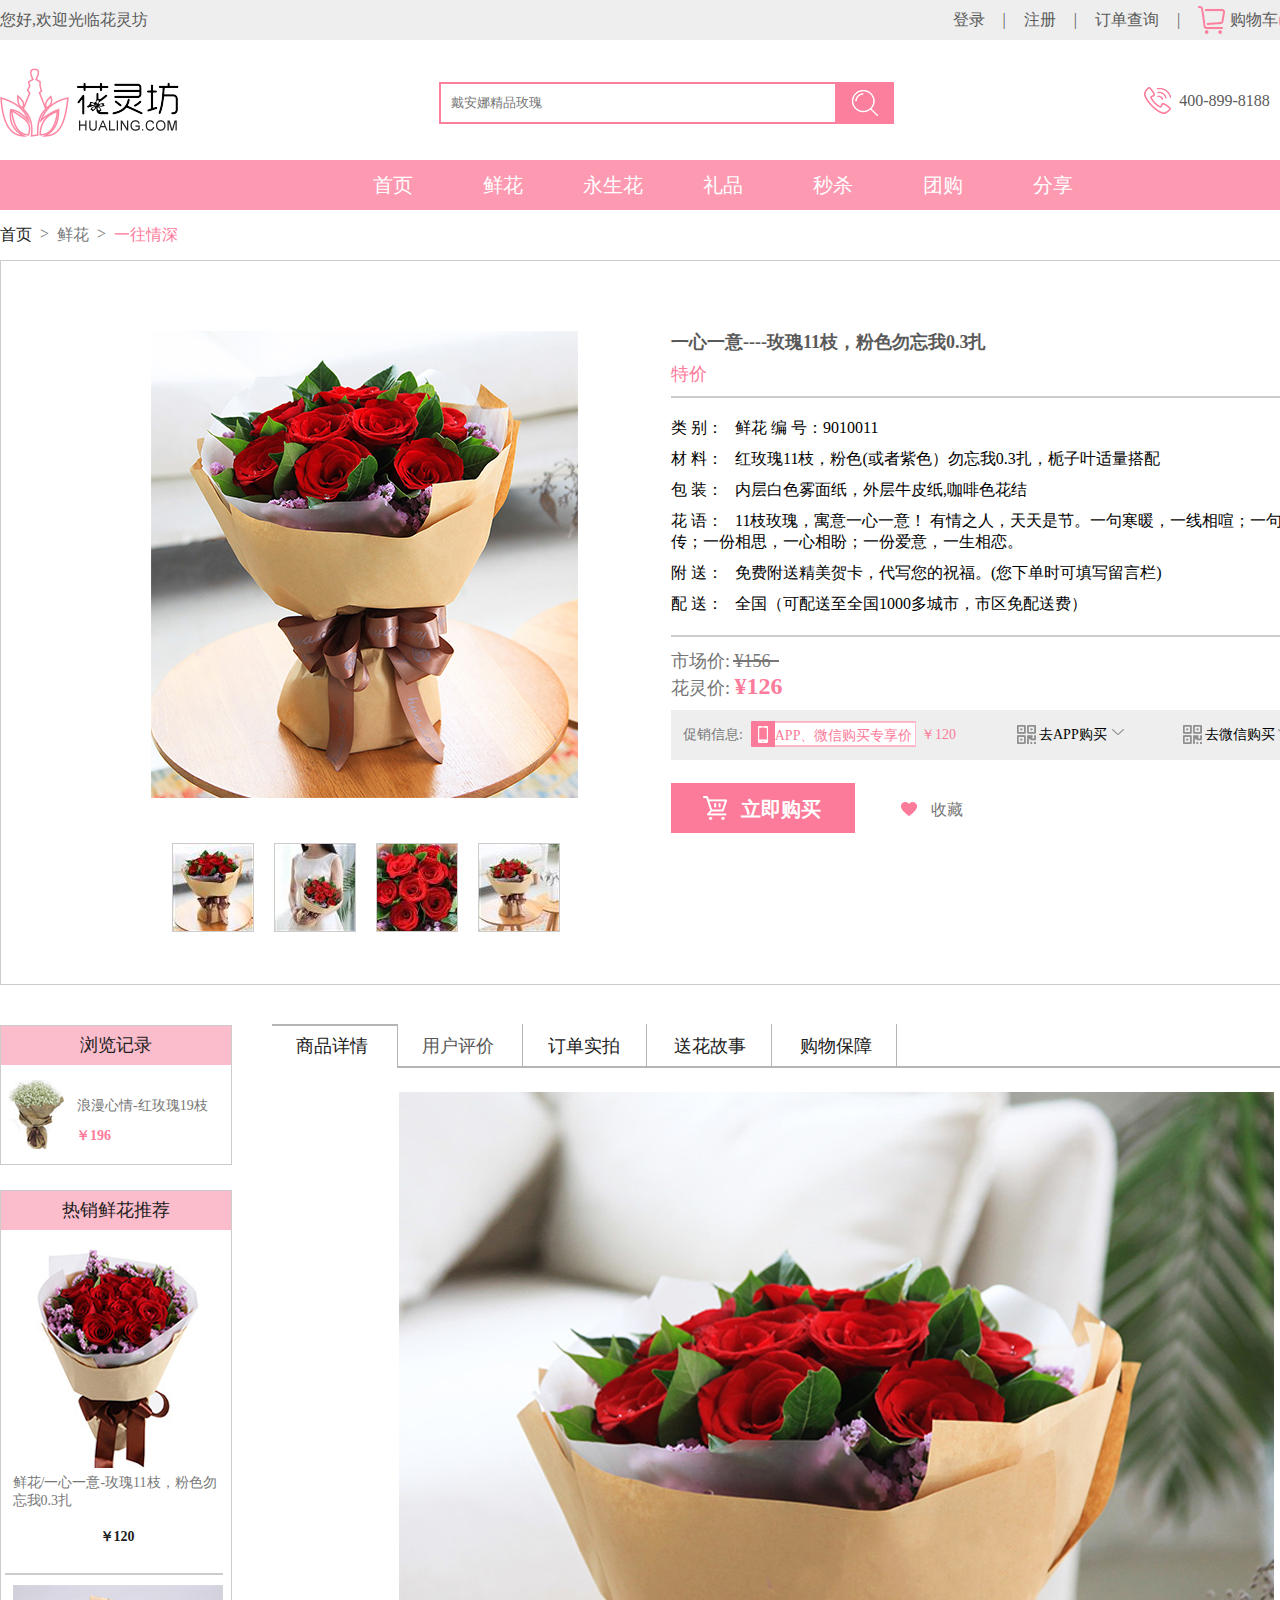
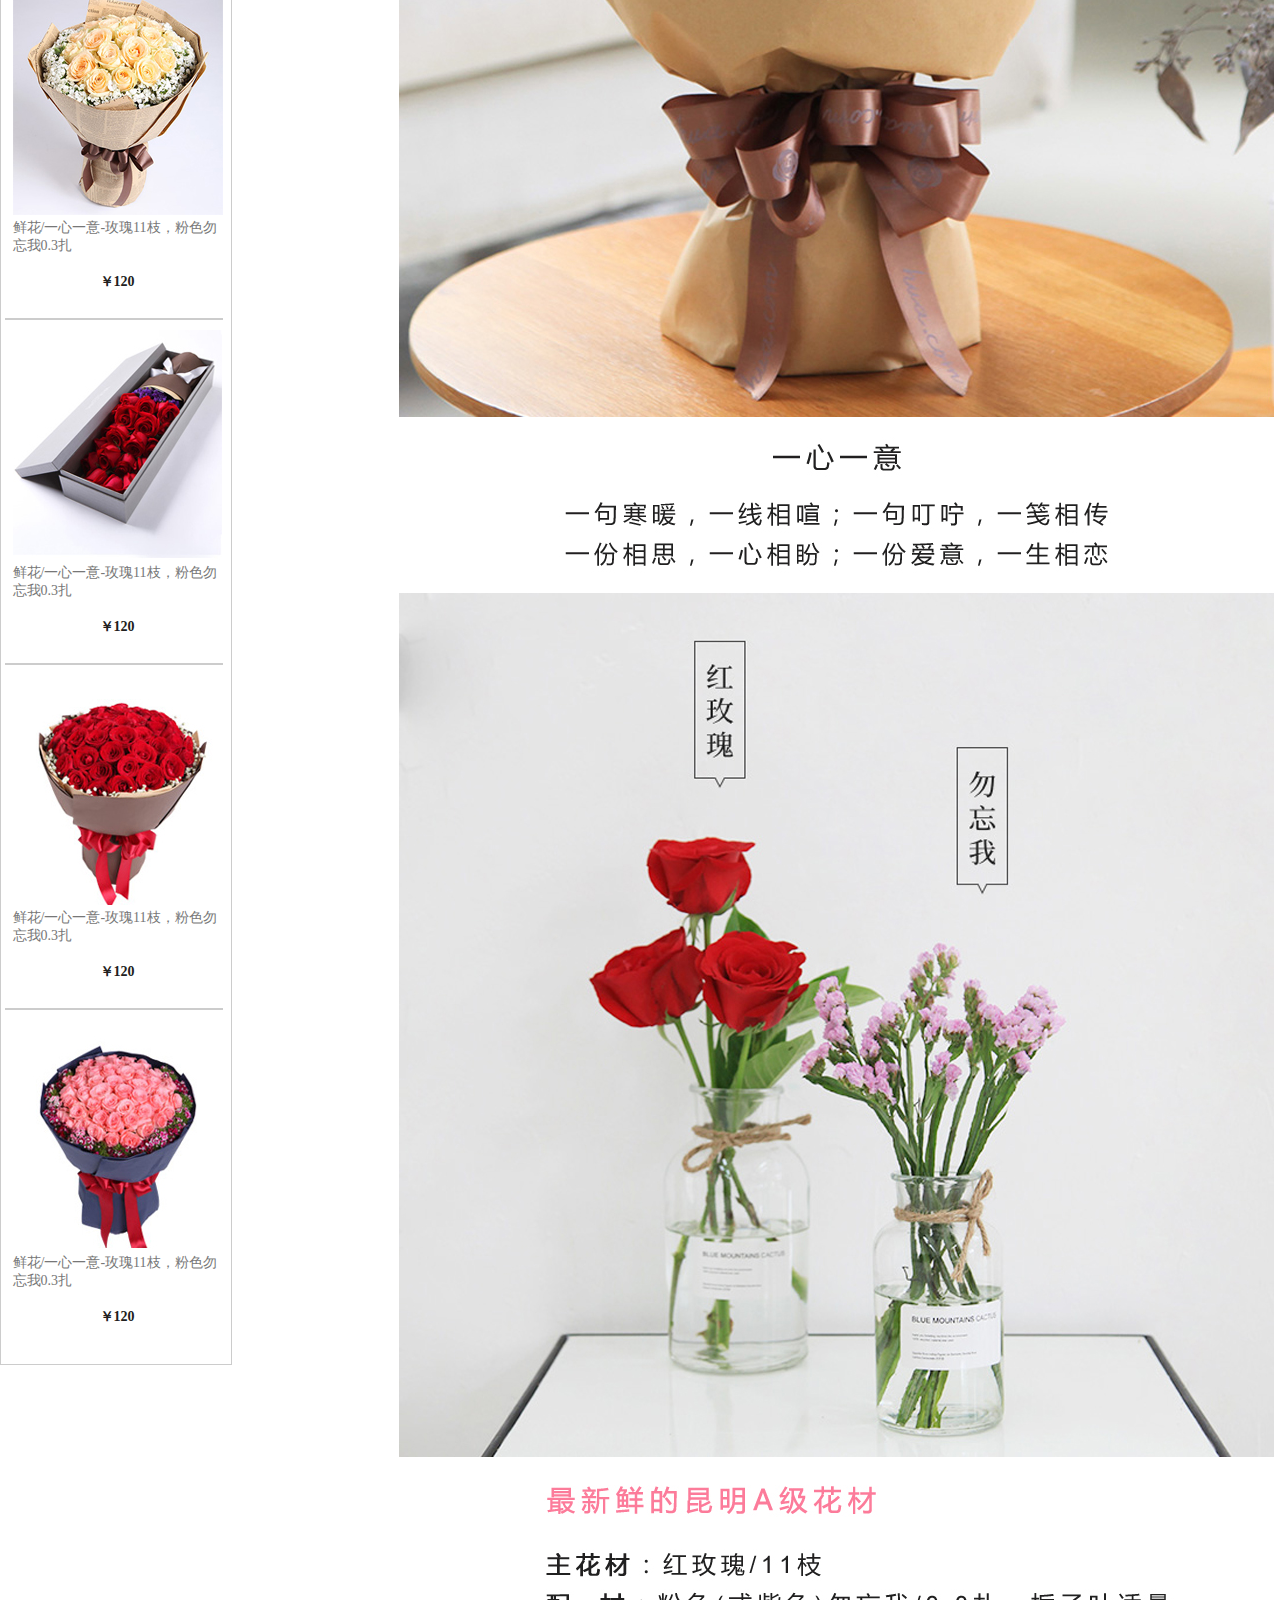
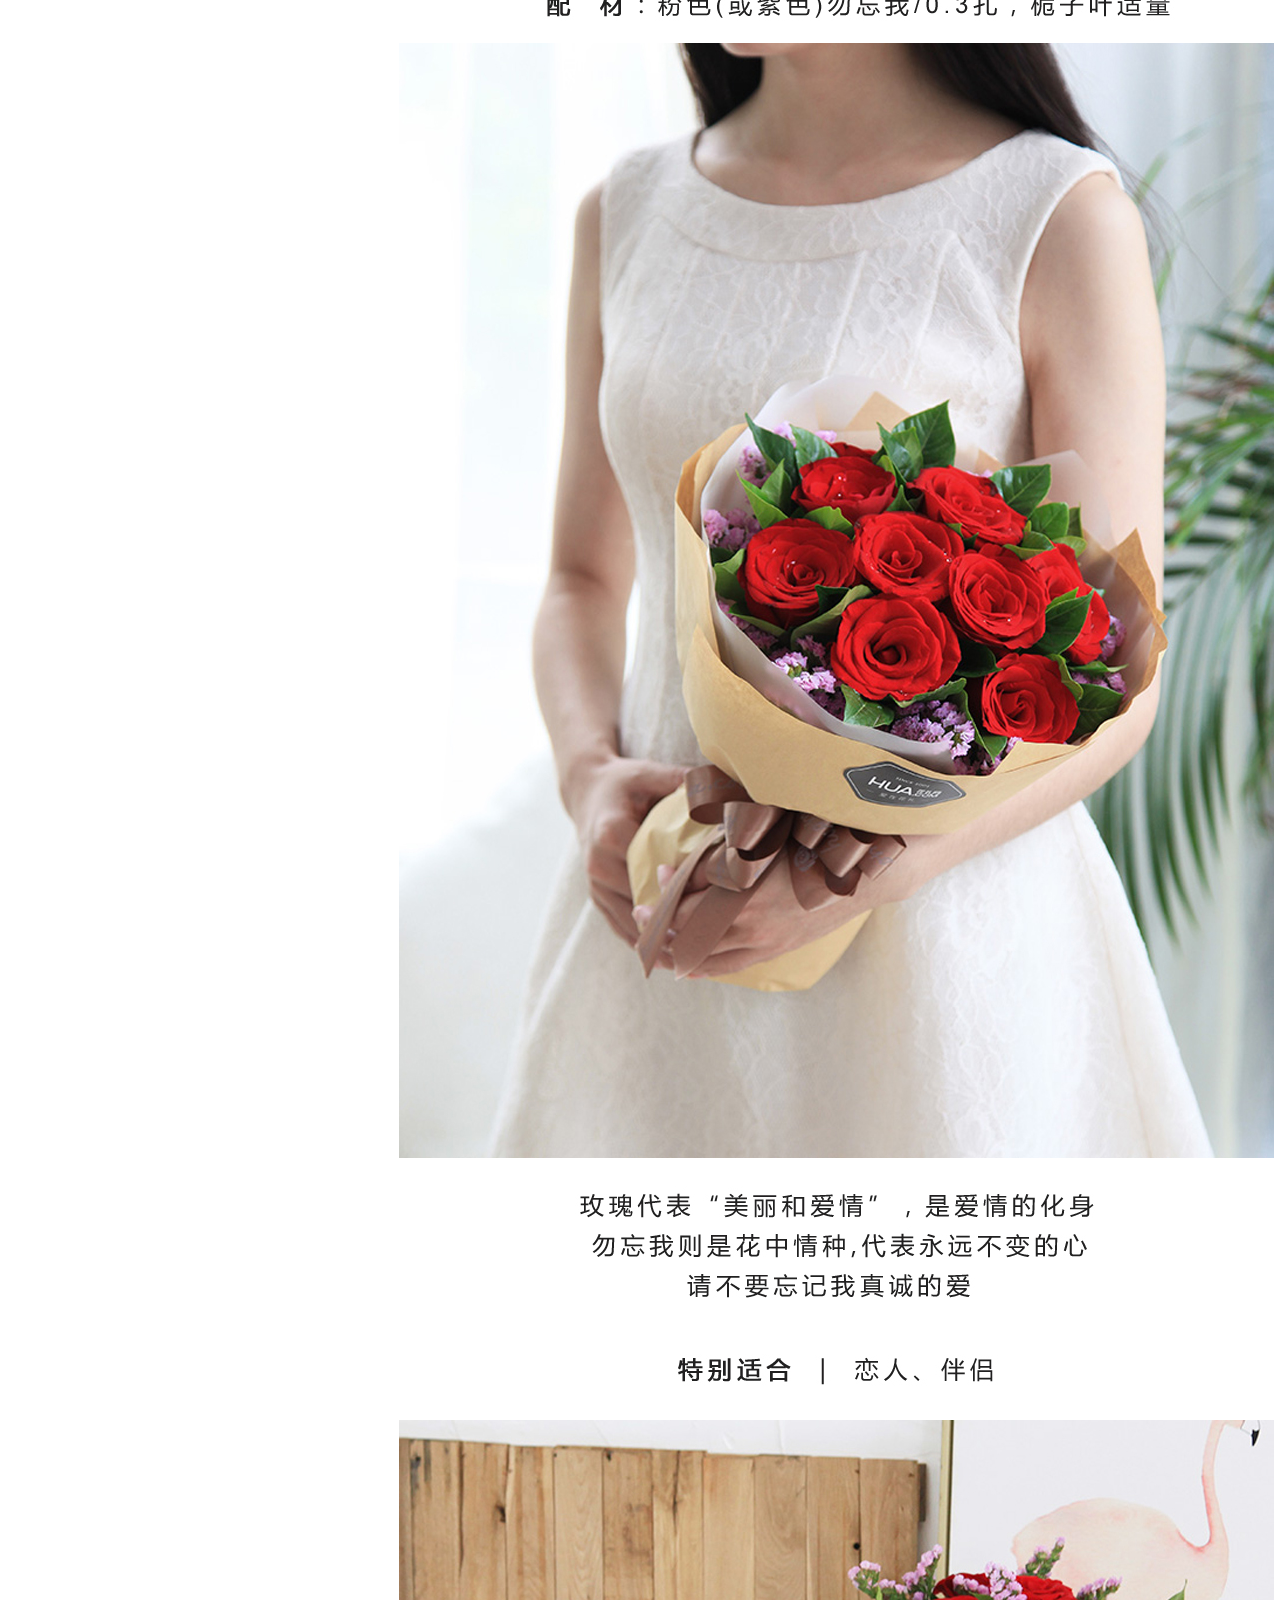
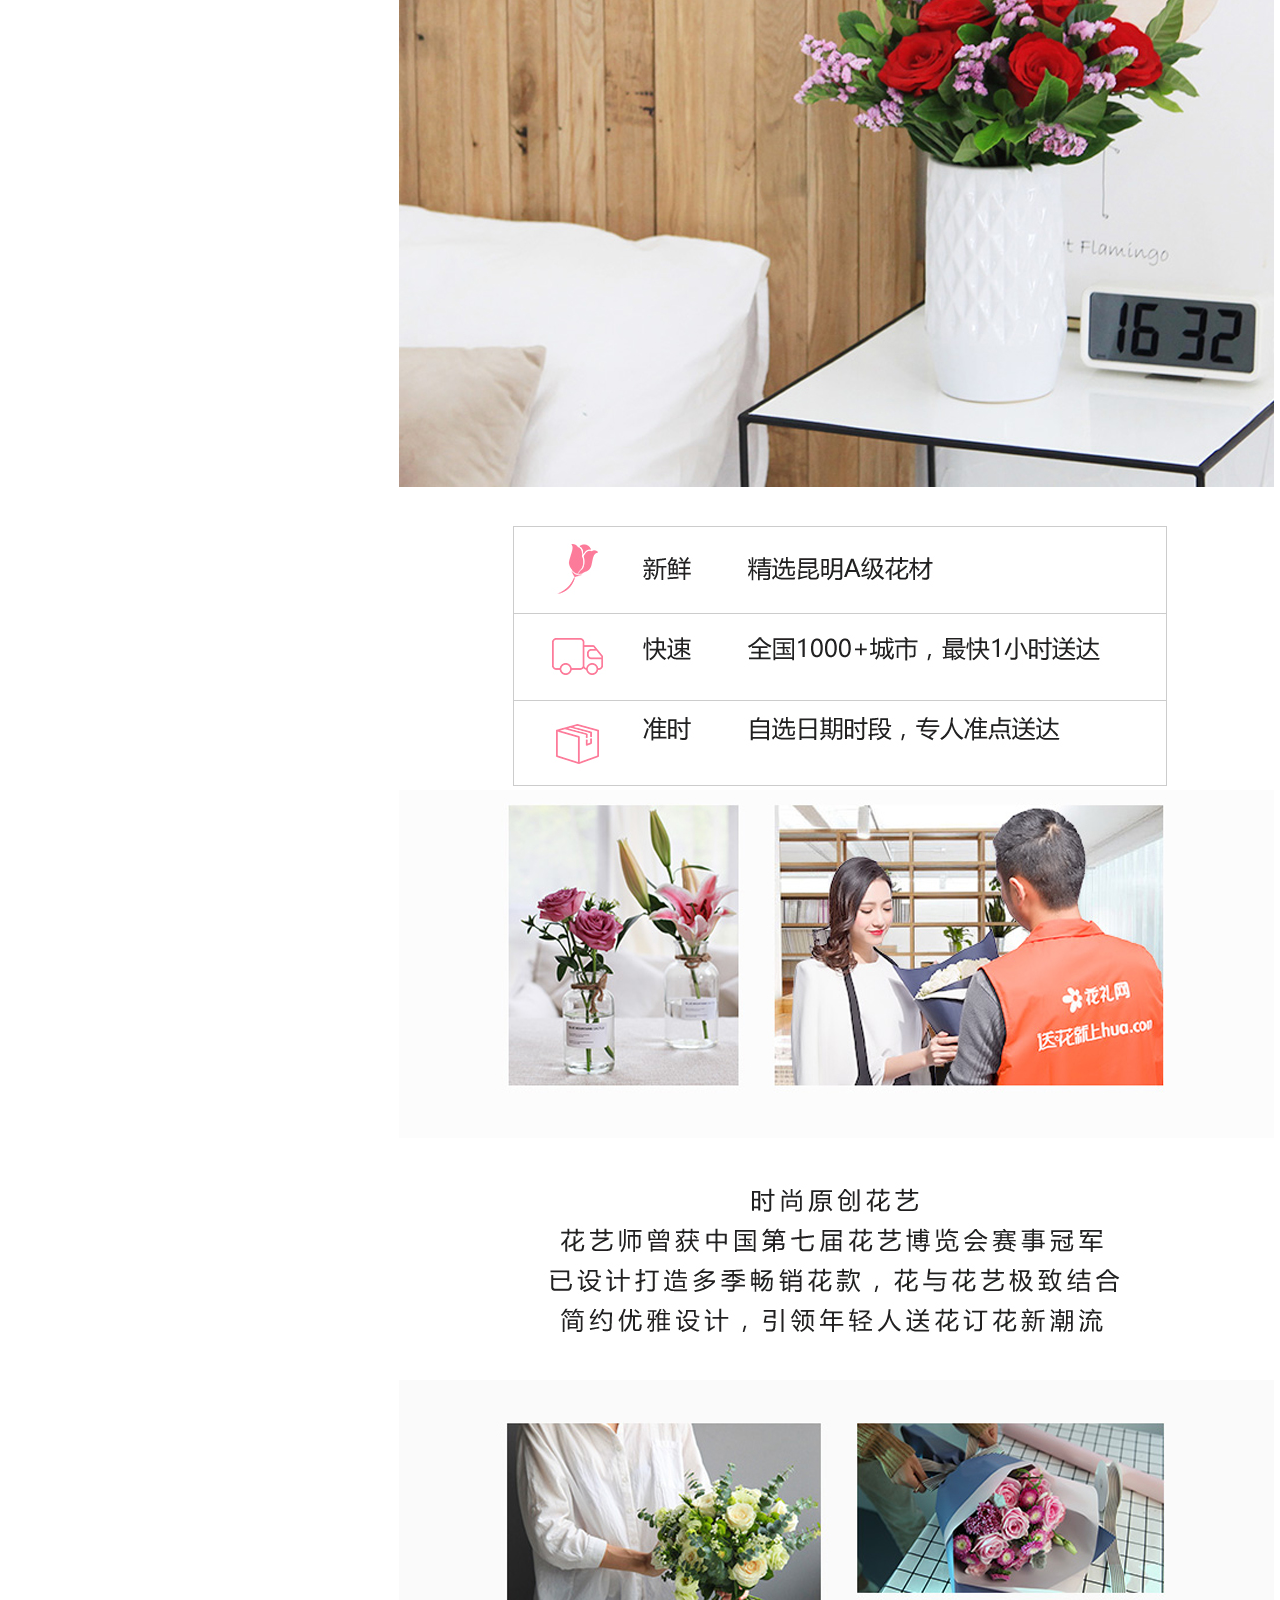
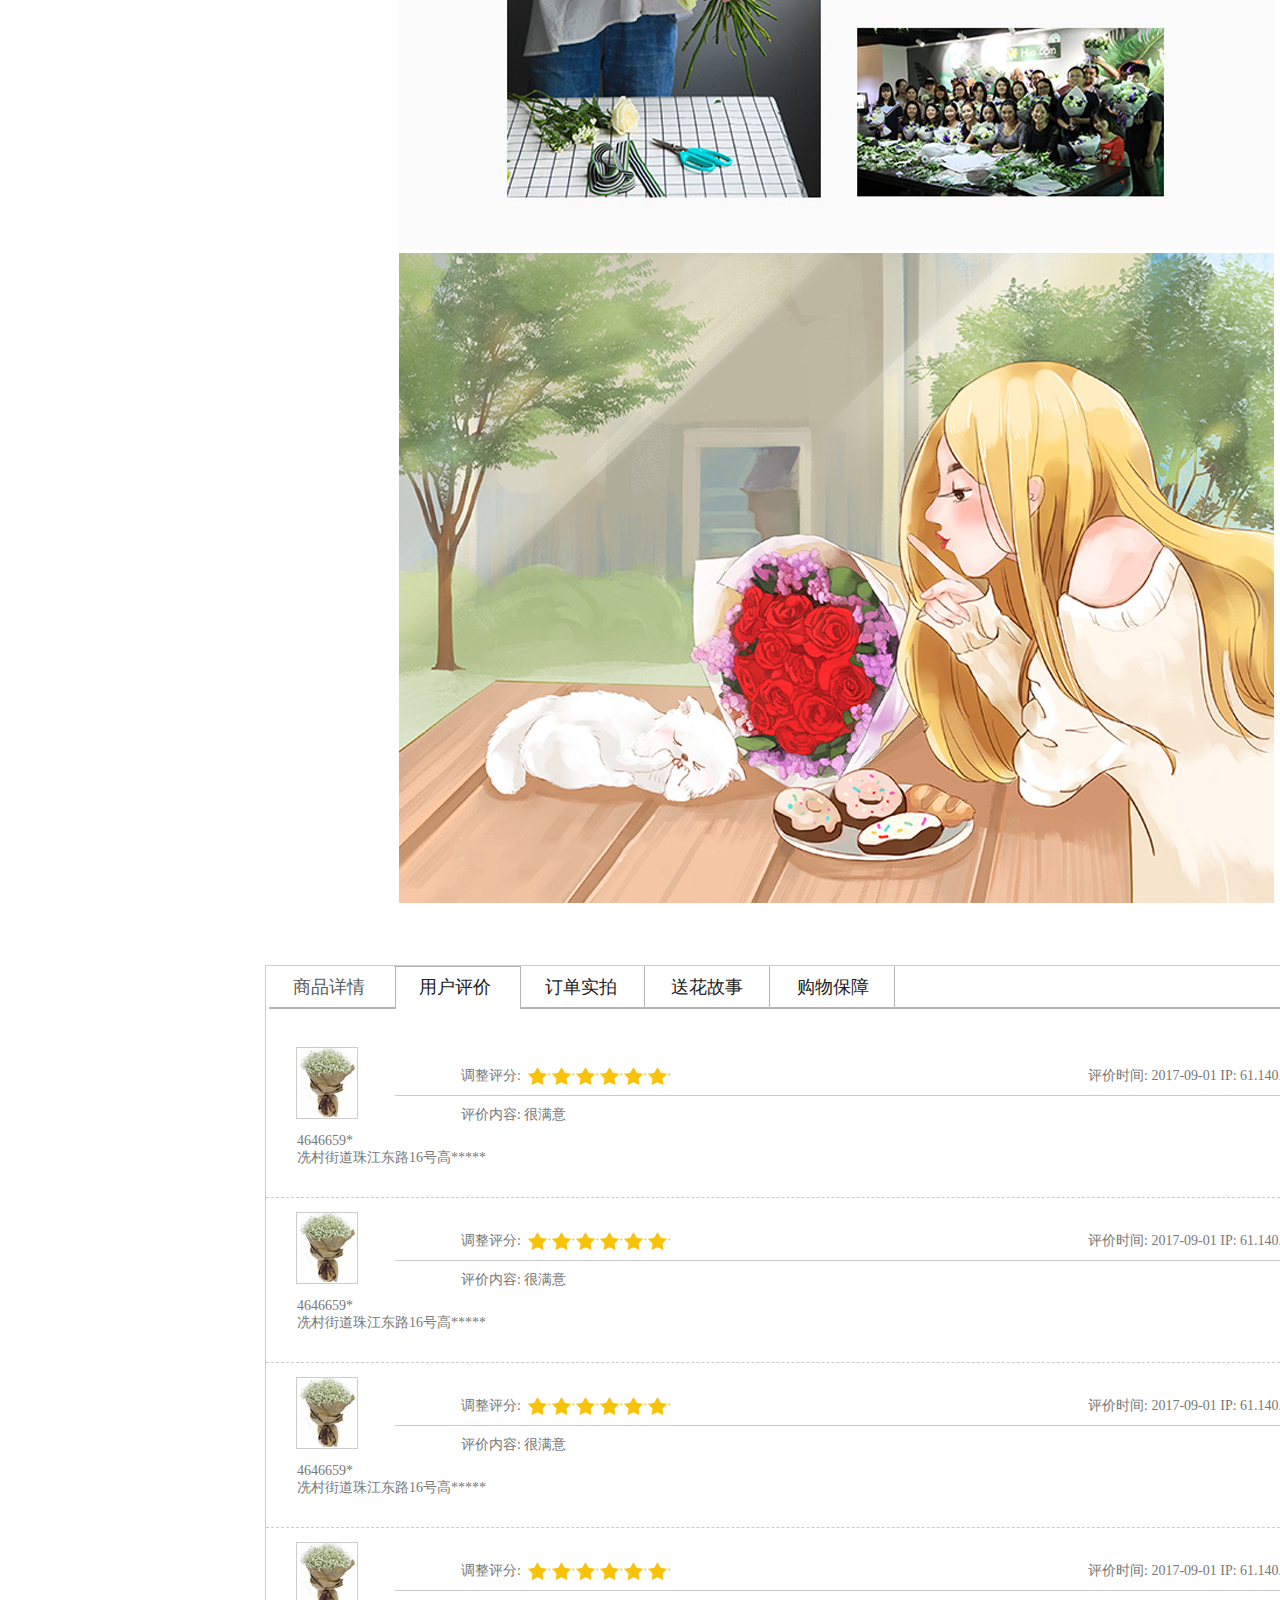
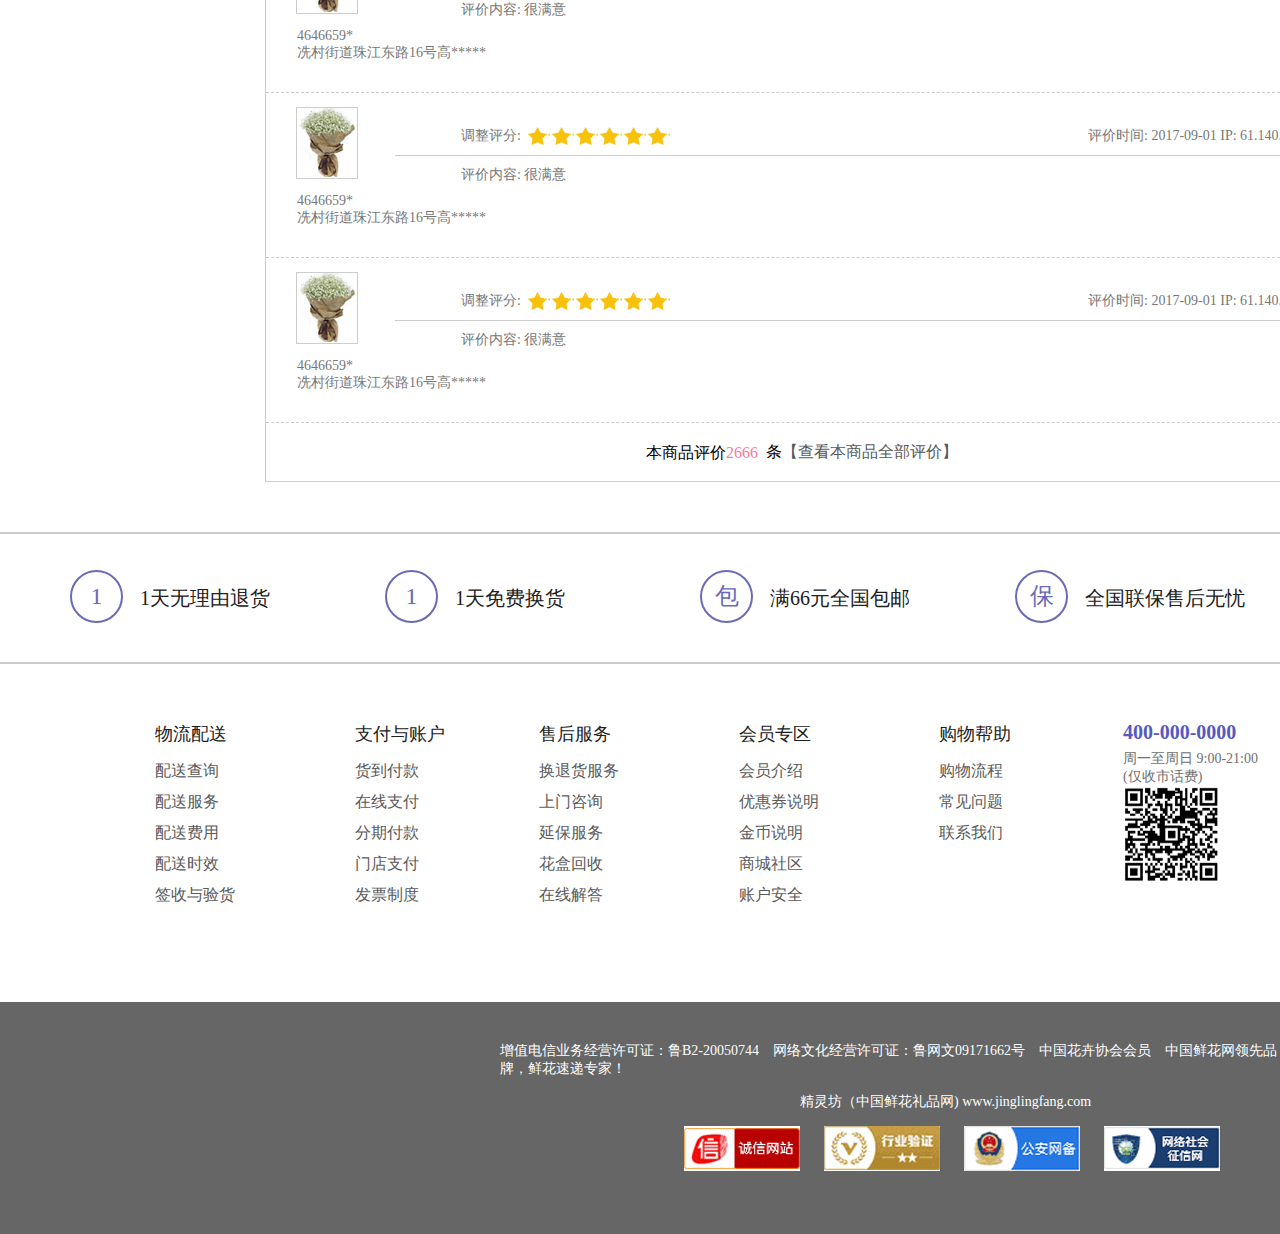
==== detail-page.html @ fcd5c1ec "网站的初始化" ====
<!DOCTYPE html>
<html lang="en">
<head>
    <meta charset="UTF-8">
    <meta name="viewport" content="width=device-width, initial-scale=1.0">
    <meta http-equiv="X-UA-Compatible" content="ie=edge">
    <title>Title</title>
    <link rel="stylesheet" href="css/detail-page.css">
    <link rel="stylesheet" href="css/util.css">
    <script src="js/jquery-3.2.1.min.js"></script>
    <script src="js/onClick.js"></script>
    <script src="js/detail-page.js"></script>
</head>
<body>
<div id="page">
    <div id="static">
        <div id="top">
            <div id="top-background" class="fullsize"></div>
            <div id="top-text">
                <p>您好,欢迎光临花灵坊</p>
                <ul id="top-login">
                    <li><a href="login.html">登录</a></li>
                    <li><p>|</p></li>
                    <li><a href="registration.html">注册</a></li>
                    <li><p>|</p></li>
                    <li><a href="javascript:void(0)">订单查询</a></li>
                    <li><p>|</p></li>
                    <li><img id="icon-cart" src="resource/images/index/top/icon-cart.png"/>
                        <a href="javascript:void(0)">购物车<span class="pink-text">(0)</span></a></li>
                    <li><p>|</p></li>
                    <li><a href="javascript:void(0)">售后服务</a></li>
                </ul>
            </div>
        </div>
        <div id="title">
            <a href="index.html"><img id="logo" src="resource/images/index/title/logo.png" alt=""></a>
            <form id="search-bar" action="#" method="get" style="position: relative">
                <input id="title-text" type="text" placeholder="戴安娜精品玫瑰">
                <input id="title-glass" type="image" src="resource/images/index/title/Magnifying-glass.png">
            </form>
            <ul style="float: right">
                <li><img id="icon-telephone" src="resource/images/index/title/telephone.png" alt="">
                    &nbsp;<p>400-899-8188</p></li>
                <li>&nbsp;&nbsp;&nbsp;<p>|</p>&nbsp;&nbsp;&nbsp;&nbsp;</li>
                <li><img src="resource/images/index/title/service.png" alt="">
                    &nbsp;<a href="javascript:void(0)">在线客服</a></li>
            </ul>
        </div>
        <div id="navigation-bar">
            <div id="nav-bar" class="fullsize"></div>
            <div id="bar">
                <ul>
                    <li>
                        <div class="bar-a"><a href="index.html">首页</a></div>

                    </li>
                    <li>
                        <div class="bar-a"><a href="list-page.html">鲜花</a></div>

                    </li>
                    <li>
                        <div class="bar-a"><a href="javascript:void(0)">永生花</a></div>

                    </li>
                    <li>
                        <div class="bar-a"><a href="javascript:void(0)">礼品</a></div>

                    </li>
                    <li>
                        <div class="bar-a"><a href="javascript:void(0)">秒杀</a></div>

                    </li>
                    <li>
                        <div class="bar-a"><a href="javascript:void(0)">团购</a></div>

                    </li>
                    <li>
                        <div class="bar-a"><a href="javascript:void(0)">分享</a></div>
                    </li>
                </ul>
            </div>
        </div>
        <div id="path">
            <ul>
                <li><a class="l1" href="index.html">首页</a></li>
                <li class="l2">></li>
                <li><a class="l2" href="list-page.html">鲜花</a></li>
                <li class="l2">></li>
                <li><a class="l3" href="">一往情深</a></li>
            </ul>
        </div>
        <div id="particulars">
            <div class="small-banner">
                <div class="pic">
                    <ul>
                        <li><img src="resource/images/detail-page/particulars/p-1.jpg" alt=""></li>
                        <li><img src="resource/images/detail-page/particulars/p-2.jpg" alt=""></li>
                        <li><img src="resource/images/detail-page/particulars/p-3.jpg" alt=""></li>
                        <li><img src="resource/images/detail-page/particulars/p-4.jpg" alt=""></li>
                    </ul>
                </div>
                <div class="pager">
                    <ul>
                        <li class="red"><img src="resource/images/detail-page/particulars/p1.jpg" alt=""></li>
                        <li><img src="resource/images/detail-page/particulars/p2.jpg" alt=""></li>
                        <li><img src="resource/images/detail-page/particulars/p3.jpg" alt=""></li>
                        <li><img src="resource/images/detail-page/particulars/p4.jpg" alt=""></li>
                    </ul>
                </div>
            </div>
            <div id="instruction">
                <p class="title">一心一意----玫瑰11枝，粉色勿忘我0.3扎</p>
                <span class="text">特价</span>
                <div id="hr1"></div>
                <ul>
                    <li>类 别：&nbsp;&nbsp;&nbsp;鲜花 编 号：9010011</li>
                    <li>材 料：&nbsp;&nbsp;&nbsp;红玫瑰11枝，粉色(或者紫色）勿忘我0.3扎，栀子叶适量搭配</li>
                    <li>包 装：&nbsp;&nbsp;&nbsp;内层白色雾面纸，外层牛皮纸,咖啡色花结</li>
                    <li>花 语：&nbsp;&nbsp;&nbsp;11枝玫瑰，寓意一心一意！ 有情之人，天天是节。一句寒暖，一线相喧；一句叮咛，一笺相<br/>传；一份相思，一心相盼；一份爱意，一生相恋。</li>
                    <li>附 送：&nbsp;&nbsp;&nbsp;免费附送精美贺卡，代写您的祝福。(您下单时可填写留言栏)</li>
                    <li>配 送：&nbsp;&nbsp;&nbsp;全国（可配送至全国1000多城市，市区免配送费）</li>
                </ul>
                <div id="hr2"></div>
                <div id="hr3"></div>
                <p class="market-price">市场价: ¥156</p>
                <p class="actual-price">花灵价: <span>¥126</span></p>
                <div id="payment-method">
                    <p id="information">促销信息:</p>
                    <img src="resource/images/detail-page/instruction/tele.png" alt="">
                    <span id="APP">APP、微信购买专享价</span>
                    <p id="price">￥120</p>
                    <div class="pay">
                        <img class="smalle-code" src="resource/images/detail-page/instruction/smalle-code.png"
                             alt="">
                        <p>去APP购买</p>
                        <img class="arrow" src="resource/images/detail-page/instruction/arrow.png">
                        <span>新人专享100元大礼包</span>
                        <div class="img"></div>
                    </div>
                    <div id="pay">
                        <div class="pay">
                            <img class="smalle-code" src="resource/images/detail-page/instruction/smalle-code.png"
                                 alt="">
                            <p>去微信购买</p>
                            <img class="arrow" src="resource/images/detail-page/instruction/arrow.png">
                            <span>新人专享100元大礼包</span>
                            <div class="img"></div>
                        </div>
                    </div>
                    <div id="buy">
                        <img src="resource/images/detail-page/instruction/Shopping-cart.png" alt="">
                        <p>立即购买</p>
                    </div>
                    <div id="collect">
                        <img src="resource/images/detail-page/instruction/heart.png" alt="">
                        <p>收藏</p>
                    </div>
                </div>
            </div>
        </div>
        <div id="browsing-history">
            <p class="title">浏览记录</p>
            <img src="resource/images/list-page/appraise/small-flow2.jpg" alt="">
            <a href="list-page.html"><span>浪漫心情-红玫瑰19枝</span></a>
            <p class="pice">￥196</p>
        </div>
        <div id="recommend">
            <p class="title">热销鲜花推荐</p>
            <div class="flow">
                <img src="resource/images/list-page/recommend/flower2.jpg" alt="">
                <a href="list-page.html"><p>鲜花/一心一意-玫瑰11枝，粉色勿<br/>忘我0.3扎</p></a>
                <span>￥120</span>
            </div>
            <div class="recommend-hr"></div>
            <div class="flow">
                <img src="resource/images/list-page/recommend/flower1.jpg" alt="">
                <a href="list-page.html"><p>鲜花/一心一意-玫瑰11枝，粉色勿<br/>忘我0.3扎</p></a>
                <span>￥120</span>
            </div>
            <div class="recommend-hr"></div>
            <div class="flow">
                <img src="resource/images/list-page/recommend/flower3.jpg" alt="">
                <a href="list-page.html"><p>鲜花/一心一意-玫瑰11枝，粉色勿<br/>忘我0.3扎</p></a>
                <span>￥120</span>
            </div>
            <div class="recommend-hr"></div>
            <div class="flow">
                <img src="resource/images/list-page/recommend/flower4.jpg" alt="">
                <a href="list-page.html"><p>鲜花/一心一意-玫瑰11枝，粉色勿<br/>忘我0.3扎</p></a>
                <span>￥120</span>
            </div>
            <div class="recommend-hr"></div>
            <div class="flow">
                <img src="resource/images/list-page/recommend/flower5.jpg" alt="">
                <a href="list-page.html"><p>鲜花/一心一意-玫瑰11枝，粉色勿<br/>忘我0.3扎</p></a>
                <span>￥120</span>
            </div>
        </div>
        <div id="showcasing">
            <ul class="ul">
                <li>商品详情</li>
                <li><a href="#appraise">用户评价</a></li>
                <li>订单实拍</li>
                <li>送花故事</li>
                <li>购物保障</li>
            </ul>
            <img class="border" src="resource/images/detail-page/showcasing/border1.png" alt="">
            <img src="resource/images/detail-page/showcasing/f1.jpg" alt="">
            <img src="resource/images/detail-page/showcasing/f2.jpg" alt="">
            <img src="resource/images/detail-page/showcasing/f3.jpg" alt="">
            <img src="resource/images/detail-page/showcasing/f4.jpg" alt="">
            <img src="resource/images/detail-page/showcasing/f5.jpg" alt="">
            <img src="resource/images/detail-page/showcasing/f6.jpg" alt="">
            <img src="resource/images/detail-page/showcasing/f7.jpg" alt="">
            <img src="resource/images/detail-page/showcasing/F8.jpg" alt="">
            <img src="resource/images/detail-page/showcasing/f9.jpg" alt="">
            <img src="resource/images/detail-page/showcasing/f10.jpg" alt="">
            <img src="resource/images/detail-page/showcasing/f11.jpg" alt="">
            <img src="resource/images/detail-page/showcasing/f12.jpg" alt="">
        </div>
        <div id="appraise">
            <ul class="ul">
                <li><a href="#showcasing">商品详情</a></li>
                <li>用户评价</li>
                <li>订单实拍</li>
                <li>送花故事</li>
                <li>购物保障</li>
            </ul>
            <img class="border" src="resource/images/detail-page/showcasing/border2.png" alt="">
            <div class="comment">
                <img src="resource/images/list-page/appraise/small-flow2.jpg" alt="">
                <p class="address">4646659*<br/>冼村街道珠江东路16号高*****</p>
                <span class="scoring">调整评分:</span>
                <ul>
                    <li><img src="resource/images/detail-page/showcasing/stars.png" alt=""></li>
                    <li><img src="resource/images/detail-page/showcasing/stars.png" alt=""></li>
                    <li><img src="resource/images/detail-page/showcasing/stars.png" alt=""></li>
                    <li><img src="resource/images/detail-page/showcasing/stars.png" alt=""></li>
                    <li><img src="resource/images/detail-page/showcasing/stars.png" alt=""></li>
                    <li><img src="resource/images/detail-page/showcasing/stars.png" alt=""></li>
                </ul>
                <span class="time">评价时间: 2017-09-01 IP: 61.140.25.*</span>
                <div class="link"></div>
                <p class="content">评价内容: 很满意</p>
            </div>
            <div class="comment">
                <img src="resource/images/list-page/appraise/small-flow2.jpg" alt="">
                <p class="address">4646659*<br/>冼村街道珠江东路16号高*****</p>
                <span class="scoring">调整评分:</span>
                <ul>
                    <li><img src="resource/images/detail-page/showcasing/stars.png" alt=""></li>
                    <li><img src="resource/images/detail-page/showcasing/stars.png" alt=""></li>
                    <li><img src="resource/images/detail-page/showcasing/stars.png" alt=""></li>
                    <li><img src="resource/images/detail-page/showcasing/stars.png" alt=""></li>
                    <li><img src="resource/images/detail-page/showcasing/stars.png" alt=""></li>
                    <li><img src="resource/images/detail-page/showcasing/stars.png" alt=""></li>
                </ul>
                <span class="time">评价时间: 2017-09-01 IP: 61.140.25.*</span>
                <div class="link"></div>
                <p class="content">评价内容: 很满意</p>
            </div>
            <div class="comment">
                <img src="resource/images/list-page/appraise/small-flow2.jpg" alt="">
                <p class="address">4646659*<br/>冼村街道珠江东路16号高*****</p>
                <span class="scoring">调整评分:</span>
                <ul>
                    <li><img src="resource/images/detail-page/showcasing/stars.png" alt=""></li>
                    <li><img src="resource/images/detail-page/showcasing/stars.png" alt=""></li>
                    <li><img src="resource/images/detail-page/showcasing/stars.png" alt=""></li>
                    <li><img src="resource/images/detail-page/showcasing/stars.png" alt=""></li>
                    <li><img src="resource/images/detail-page/showcasing/stars.png" alt=""></li>
                    <li><img src="resource/images/detail-page/showcasing/stars.png" alt=""></li>
                </ul>
                <span class="time">评价时间: 2017-09-01 IP: 61.140.25.*</span>
                <div class="link"></div>
                <p class="content">评价内容: 很满意</p>
            </div>
            <div class="comment">
                <img src="resource/images/list-page/appraise/small-flow2.jpg" alt="">
                <p class="address">4646659*<br/>冼村街道珠江东路16号高*****</p>
                <span class="scoring">调整评分:</span>
                <ul>
                    <li><img src="resource/images/detail-page/showcasing/stars.png" alt=""></li>
                    <li><img src="resource/images/detail-page/showcasing/stars.png" alt=""></li>
                    <li><img src="resource/images/detail-page/showcasing/stars.png" alt=""></li>
                    <li><img src="resource/images/detail-page/showcasing/stars.png" alt=""></li>
                    <li><img src="resource/images/detail-page/showcasing/stars.png" alt=""></li>
                    <li><img src="resource/images/detail-page/showcasing/stars.png" alt=""></li>
                </ul>
                <span class="time">评价时间: 2017-09-01 IP: 61.140.25.*</span>
                <div class="link"></div>
                <p class="content">评价内容: 很满意</p>
            </div>
            <div class="comment">
                <img src="resource/images/list-page/appraise/small-flow2.jpg" alt="">
                <p class="address">4646659*<br/>冼村街道珠江东路16号高*****</p>
                <span class="scoring">调整评分:</span>
                <ul>
                    <li><img src="resource/images/detail-page/showcasing/stars.png" alt=""></li>
                    <li><img src="resource/images/detail-page/showcasing/stars.png" alt=""></li>
                    <li><img src="resource/images/detail-page/showcasing/stars.png" alt=""></li>
                    <li><img src="resource/images/detail-page/showcasing/stars.png" alt=""></li>
                    <li><img src="resource/images/detail-page/showcasing/stars.png" alt=""></li>
                    <li><img src="resource/images/detail-page/showcasing/stars.png" alt=""></li>
                </ul>
                <span class="time">评价时间: 2017-09-01 IP: 61.140.25.*</span>
                <div class="link"></div>
                <p class="content">评价内容: 很满意</p>
            </div>
            <div class="comment">
                <img src="resource/images/list-page/appraise/small-flow2.jpg" alt="">
                <p class="address">4646659*<br/>冼村街道珠江东路16号高*****</p>
                <span class="scoring">调整评分:</span>
                <ul>
                    <li><img src="resource/images/detail-page/showcasing/stars.png" alt=""></li>
                    <li><img src="resource/images/detail-page/showcasing/stars.png" alt=""></li>
                    <li><img src="resource/images/detail-page/showcasing/stars.png" alt=""></li>
                    <li><img src="resource/images/detail-page/showcasing/stars.png" alt=""></li>
                    <li><img src="resource/images/detail-page/showcasing/stars.png" alt=""></li>
                    <li><img src="resource/images/detail-page/showcasing/stars.png" alt=""></li>
                </ul>
                <span class="time">评价时间: 2017-09-01 IP: 61.140.25.*</span>
                <div class="link"></div>
                <p class="content">评价内容: 很满意</p>
            </div>
            <span id="all-evaluation">本商品评价<p>2666</p><span>条<a href="">【查看本商品全部评价】</a></span></span>
        </div>
        <div id="statement">
            <div class="statement-hr1"></div>
            <ul>
                <li><p>1</p>1天无理由退货</li>
                <li><p>1</p>1天免费换货</li>
                <li><p>包</p>满66元全国包邮</li>
                <li><p>保</p>全国联保售后无忧</li>
            </ul>
            <div class="statement-hr2"></div>
        </div>
        <div id="service">
            <ul>
                <li>物流配送
                    <ul>
                        <li><a href="javascript:void(0)">配送查询</a></li>
                        <li><a href="javascript:void(0)">配送服务</a></li>
                        <li><a href="javascript:void(0)">配送费用</a></li>
                        <li><a href="javascript:void(0)">配送时效</a></li>
                        <li><a href="javascript:void(0)">签收与验货</a></li>
                    </ul>
                </li>
                <li>支付与账户
                    <ul>
                        <li><a href="javascript:void(0)">货到付款</a></li>
                        <li><a href="javascript:void(0)">在线支付</a></li>
                        <li><a href="javascript:void(0)">分期付款</a></li>
                        <li><a href="javascript:void(0)">门店支付</a></li>
                        <li><a href="javascript:void(0)">发票制度</a></li>
                    </ul>
                </li>
                <li>售后服务
                    <ul>
                        <li><a href="javascript:void(0)">换退货服务</a></li>
                        <li><a href="javascript:void(0)">上门咨询</a></li>
                        <li><a href="javascript:void(0)">延保服务</a></li>
                        <li><a href="javascript:void(0)">花盒回收</a></li>
                        <li><a href="javascript:void(0)">在线解答</a></li>
                    </ul>
                </li>
                <li>会员专区
                    <ul>
                        <li><a href="javascript:void(0)">会员介绍</a></li>
                        <li><a href="javascript:void(0)">优惠券说明</a></li>
                        <li><a href="javascript:void(0)">金币说明</a></li>
                        <li><a href="javascript:void(0)">商城社区</a></li>
                        <li><a href="javascript:void(0)">账户安全</a></li>
                    </ul>
                </li>
                <li>购物帮助
                    <ul>
                        <li><a href="javascript:void(0)">购物流程</a></li>
                        <li><a href="javascript:void(0)">常见问题</a></li>
                        <li><a href="javascript:void(0)">联系我们</a></li>
                    </ul>
                </li>
            </ul>
            <span>400-000-0000</span>
            <p id="service-p">周一至周日 9:00-21:00<br/><span>(仅收市话费)</span></p>
            <img src="resource/images/index/bottom/Qr-code.jpg" alt="">
        </div>
        <div id="bottom">
            <p id="bottom-p">增值电信业务经营许可证：鲁B2-20050744&nbsp;&nbsp;&nbsp;&nbsp;网络文化经营许可证：鲁网文09171662号&nbsp;&nbsp;&nbsp;&nbsp;中国花卉协会会员&nbsp;&nbsp;&nbsp;&nbsp;中国鲜花网领先品牌，鲜花速递专家！<br/><span>精灵坊（中国鲜花礼品网)&nbsp;www.jinglingfang.com</span></p>
            <img class="b-1" src="resource/images/index/bottom/1.jpg" alt="">
            <img class="b-2" src="resource/images/index/bottom/2.jpg" alt="">
            <img class="b-3" src="resource/images/index/bottom/3.jpg" alt="">
            <img class="b-4" src="resource/images/index/bottom/4.jpg" alt="">
        </div>




    </div>
</div>
</body>
</html>
---- css/detail-page.css ----
#top {
    height: 40px;
}

#top-background {

    height: 40px;
    background-color: #EEEEEE;
}

#top-text {
    line-height: 40px;
}

#top-text p, #top-text ul li {
    float: left;
    font-size: 16px;
    color: #5a5a5a;
}

#top-login {
    float: right;
}

#top-login li {
    margin-left: 18px;
}

#icon-cart {
    float: left;
    margin-top: 6px;
    margin-right: 5px;
}

#title {
    height: 120px;
    line-height: 120px;
    font-size: 16px;
    color: #5a5a5a;
}

#title * {
    display: inline-block;
    vertical-align: middle;
}

input {
    outline: none;
}

#title-text {
    width: 394px;
    height: 38px;
    border: solid 2px #fc809e;
    text-indent: 10px;
}

#title-glass {
    width: 26px;
    height: 26px;
    border-bottom: solid 8px #fc809e;
    border-top: solid 8px #fc809e;
    border-left: solid 16px #fc809e;
    border-right: solid 16px #fc809e;
    background-color: #fc809e;
    margin-left: -5px;
}

#search-bar {
    margin-left: 256px;
}

#nav-bar {
    height: 50px;
    top: 160px;
    background-color: #fd99b1;
}

#bar a:visited {
    color: white;
}

#bar {
    position: relative;
    left: -36px;
    float: right;
}

#bar * {
    display: inline-block;
}

.bar-a {
    font-size: 20px;
    line-height: 50px;
    font-weight: 500;
    text-align: center;
    width: 110px;
}

.bar-a a:link {
    color: white;
    text-decoration: none;
}

.li-selected {
    background-color: #fc809e;
}

#path {
    margin-top: 65px;
    margin-bottom: 100px;
}

#path li {
    margin-right: 8px;
    font-size: 16px;
}

#path a:hover {
    text-decoration: none;
    color: #fc7b9a;
}

#path .l1 {
    color: #212020;
}

#path .l2 {
    color: #777777;
}

#path .l3 {
    color: #fc7b9a;
}

#particulars {
    width: 1400px;
    height: 723px;
    border: solid 1px #cccccc;
}

.pic{
    width: 467px;
    height: 467px;
    overflow: hidden;
    margin-top: 70px;
    margin-left: 130px;
}

.pic li {
    float: left;
}

.pager {
    margin-left: 161px;
    margin-top: 45px;
}

.pager li {
    width: 82px;
    height: 89px;
    margin: 0 10px;

    text-align: center;
    line-height: 89px;
}

.pager img{
    border: solid 1px #cccccc;
}
#instruction {
    margin-left: 670px;
}

#instruction .title {
    font-size: 18px;
    color: #5a5959;
    font-weight: 600;
    margin-top: -513px;
    margin-bottom: 8px;

}

#instruction .text {
    font-size: 18px;
    color: #fc7b9a;
}

#hr1, #hr2 {
    width: 654px;
    border: solid 1px #cccccc;
}

#hr1 {
    margin-top: 10px;
}

#instruction ul {
    margin-top: 20px;
}

#hr2 {
    margin-top: 20px;
    margin-bottom: 10px;
}

#hr3 {
    width: 44px;
    border: solid 1px #777777;
    position: relative;
    top: 13px;
    left: 62px;
}

#instruction li {
    margin: 10px 0;
    float: none;
}

.market-price {
    font-size: 18px;
    color: #777777;
}

.actual-price {
    font-size: 18px;
    color: #777777;
}

.actual-price span {
    font-size: 24px;
    color: #fc7b9a;
    font-weight: 600;
}

#payment-method {
    font-size: 14px;
    width: 654px;
    height: 50px;
    background-color: #eeeeee;
    line-height: 50px;
    margin-top: 10px;
}

#payment-method > img {
    position: relative;
    top: -40px;
    left: 80px;
}

#APP {
    color: #fc7b9a;
    position: relative;
    top: -49px;
    left: -64px;
}

#price {
    color: #fc7b9a;
    margin-top: -100px;
    margin-left: 250px;
}

#information {
    color: #777777;
    margin-left: 12px;
}

.pay {
    width: 165px;
    height: 243px;
    margin-top: -50px;
    margin-left: 331px;
}

.pay .img {
    width: 165px;
    height: 243px;
    background-image: url("../resource/images/detail-page/instruction/QR-code.png");
    margin-top: -150px;
}

.pay .smalle-code {
    position: relative;
    top: 8px;
    left: 15px;
}

.pay p {
    margin-top: -50px;
    margin-left: 37px;
}

.pay .arrow {
    position: relative;
    top: -54px;
    left: 110px;
}

.pay span {
    position: relative;
    top: 98px;
    left: 14px;
}

.pay > span, .pay .img {
    display: none;
}

.pay:hover span, .pay:hover .img {
    display: block;
}

#pay {
    width: 165px;
    height: 243px;
    margin-top: -243px;
    margin-left: 166px;
}

#buy {
    width: 184px;
    height: 50px;
    background-color: #fc7b9a;
    margin-top: -170px;
}

#buy img {
    margin-top: 10px;
    margin-left: 32px;
}

#buy p {
    font-size: 20px;
    color: white;
    font-weight: 600;
    margin-top: -57px;
    margin-left: 70px;
}

#collect {
    height: 20px;
    margin-top: -46px;
    margin-left: 230px;
}

#collect p {
    font-size: 16px;
    color: #777777;
    margin-top: -52px;
    margin-left: 30px;
}

#browsing-history, #recommend {
    width: 230px;
    height: 138px;
    border: solid 1px #cccccc;
}

#browsing-history .title, #recommend .title {
    width: 230px;
    height: 39px;
    font-size: 18px;
    color: #212020;
    background-color: #fbbdcc;
    text-align: center;
    line-height: 39px;
}

#browsing-history {
    margin-top: 40px;
}

#browsing-history img {
    margin-top: 15px;
    margin-left: 5px;
}

#browsing-history span {
    font-size: 14px;
    color: #777777;
    position: relative;
    top: -40px;
    left: 7px;
}

#browsing-history .pice {
    font-size: 14px;
    color: #fc7b9a;
    font-weight: 600;
    margin-left: 75px;
    margin-top: -28px;
}

#recommend {
    height: 1773px;
    margin-top: 25px;
}

.flow {
    margin-top: 10px;
    margin-left: 11.5px;
}

.flow p {
    font-size: 14px;
    color: #777777;
}

.flow span {
    font-size: 14px;
    color: #212020;
    font-weight: 600;
    position: relative;
    top: 17px;
    left: 87px;
}

.recommend-hr {
    width: 216px;
    border: solid 1px #cccccc;
    margin: 44px 0 10px 4px;
}

#showcasing {
    width: 1134px;
    height: 6340px;
    margin-top: -1940px;
    margin-left: 269px;
    text-align: center;
}

#showcasing .ul li, #appraise .ul li {
    font-size: 18px;
    color: #212020;
    width: 126px;
    text-align: center;
    position: relative;
    top: 9px;
}

#showcasing .border, #appraise .border {
    margin-top: -25px;
    margin-bottom: 20px;
    margin-left: 3px;
    position: relative;
    z-index: -1;
}

#appraise {
    width: 1134px;
    height: 1115px;
    margin-left: 265px;
    border: solid 1px #cccccc;
}

.comment {
    width: 1134px;
    height: 190px;
    font-size: 14px;
    color: #777777;
    margin-top: -26px;
    border-bottom: dashed 1px #cccccc;
    display: block;
}

.comment > img {
    margin-top: 40px;
    margin-left: 30px;
    border: solid 1px #cccccc;
}

.address {
    margin-left: 31px;
    margin-top: 10px;
}

.link {
    width: 910px;
    height: 1px;
    background-color: #cccccc;
}

.scoring {
    position: relative;
    top: -100px;
    left: 195px;
}

.comment li {
    width: 24px;
    height: 18px;
}

.comment ul {
    margin-top: -118px;
    margin-left: 262px;
}

.time {
    margin-left: 416px;
}

.comment .link {
    margin-left: 129px;
    margin-top: 10px;
}

.comment .content {
    margin-top: 10px;
    margin-left: 195px;
}
#all-evaluation{
    position: relative;
    top: 20px;
    left: 380px;
}
#all-evaluation p{
    color: #fc7b9a;
    margin-top: -20px;
    margin-left: 80px;
}
#all-evaluation span{
position: relative;
    top: -20px;
    left: 120px;
}
#statement{
    width: 1400px;
    height: 180px;
}
.statement-hr1,.statement-hr2{
    width: 100%;
    position: absolute;
    left: 0;
    right: 0;
    border: solid 1px #cccccc;
}
.statement-hr1{
    margin-top: 50px;

}
.statement-hr2{
    margin-top:180px;
}
#statement ul{
    margin-left: 140px;
}
#statement li{
    font-size: 20px;
    color: #212020;
    width: 315px;
    height: 49px;
    margin-top: 50px;
}
#statement p{
    font-size: 24px;
    color: #6a6ab9;
    width: 49px;
    height: 49px;
    border: solid 2px #6a6ab9;
    text-align: center;
    line-height: 49px;
    border-radius: 50%;
    position: relative;
    top: 38px;
    left: -70px;
}
#service{
    width: 1400px;
    height: 280px;
}
#service>ul{
    margin-left: 155px;
}
#service>ul ul{
    margin-top: 15px;
}
#service>ul>li{
    font-size: 18px;
    color: #212020;
    margin-top: 60px;
}
#service li li{
    float: none;
    font-size: 16px;
    color: #777777;
    margin: 10px 120px 0 0;
}
#service>span{
    font-size: 20px;
    color: #5659c1;
    font-weight: 600;
    position: relative;
    top: 59px;
}
#service-p{
    font-size: 14px;
    color: #717070;
    margin-top: 65px;
}
#bottom{
    height: 232px;
    background-color:#666666;
    width: 100%;
    position: absolute;
    left: 0;
    right: 0;
    margin-top: 60px;
}
#bottom-p{
    font-size: 14px;
    color: white;
    margin-left: 500px;
    margin-top: 40px;
}
#bottom-p span{
    margin-left: 300px;
    position: relative;
    top: 15px;
}

#bottom .b-1{
    margin-left: 684px;
    margin-top: 30px;
}
#bottom .b-2,.b-3,.b-4{
    margin-left: 20px;
}
---- css/util.css ----
/* 清除所有margin 和 padding */
*{
    margin: 0;
    padding: 0;
    font-family: Microsoft YaHei;
}
/* 所有元素除了特殊的都限制在1400宽度中 */
#static {
    /* 限制最大的div宽度为1400 */
    width: 1400px;
    height: auto;
    /* 使页面自动居中 */
    margin: 0 auto;
}
.pink-text {
    color: #fd99b1;
}

/* 该元素铺满屏幕并成为浏览器窗口级别 */
.fullsize {
    width: 100%;
    height: auto;
    position: absolute;
    left: 0;
    top: 0;
    bottom: 0;
    right: 0;
    z-index: -1;
}

li {
    list-style: none;
    float: left;
}
a:visited{
  color: #5a5a5a;
}

a:link {
    color: #5a5a5a;
    text-decoration: none;
}

a:hover {
    color: #fc809e;
    text-decoration: none;
    text-decoration-color: #fc809e;
}
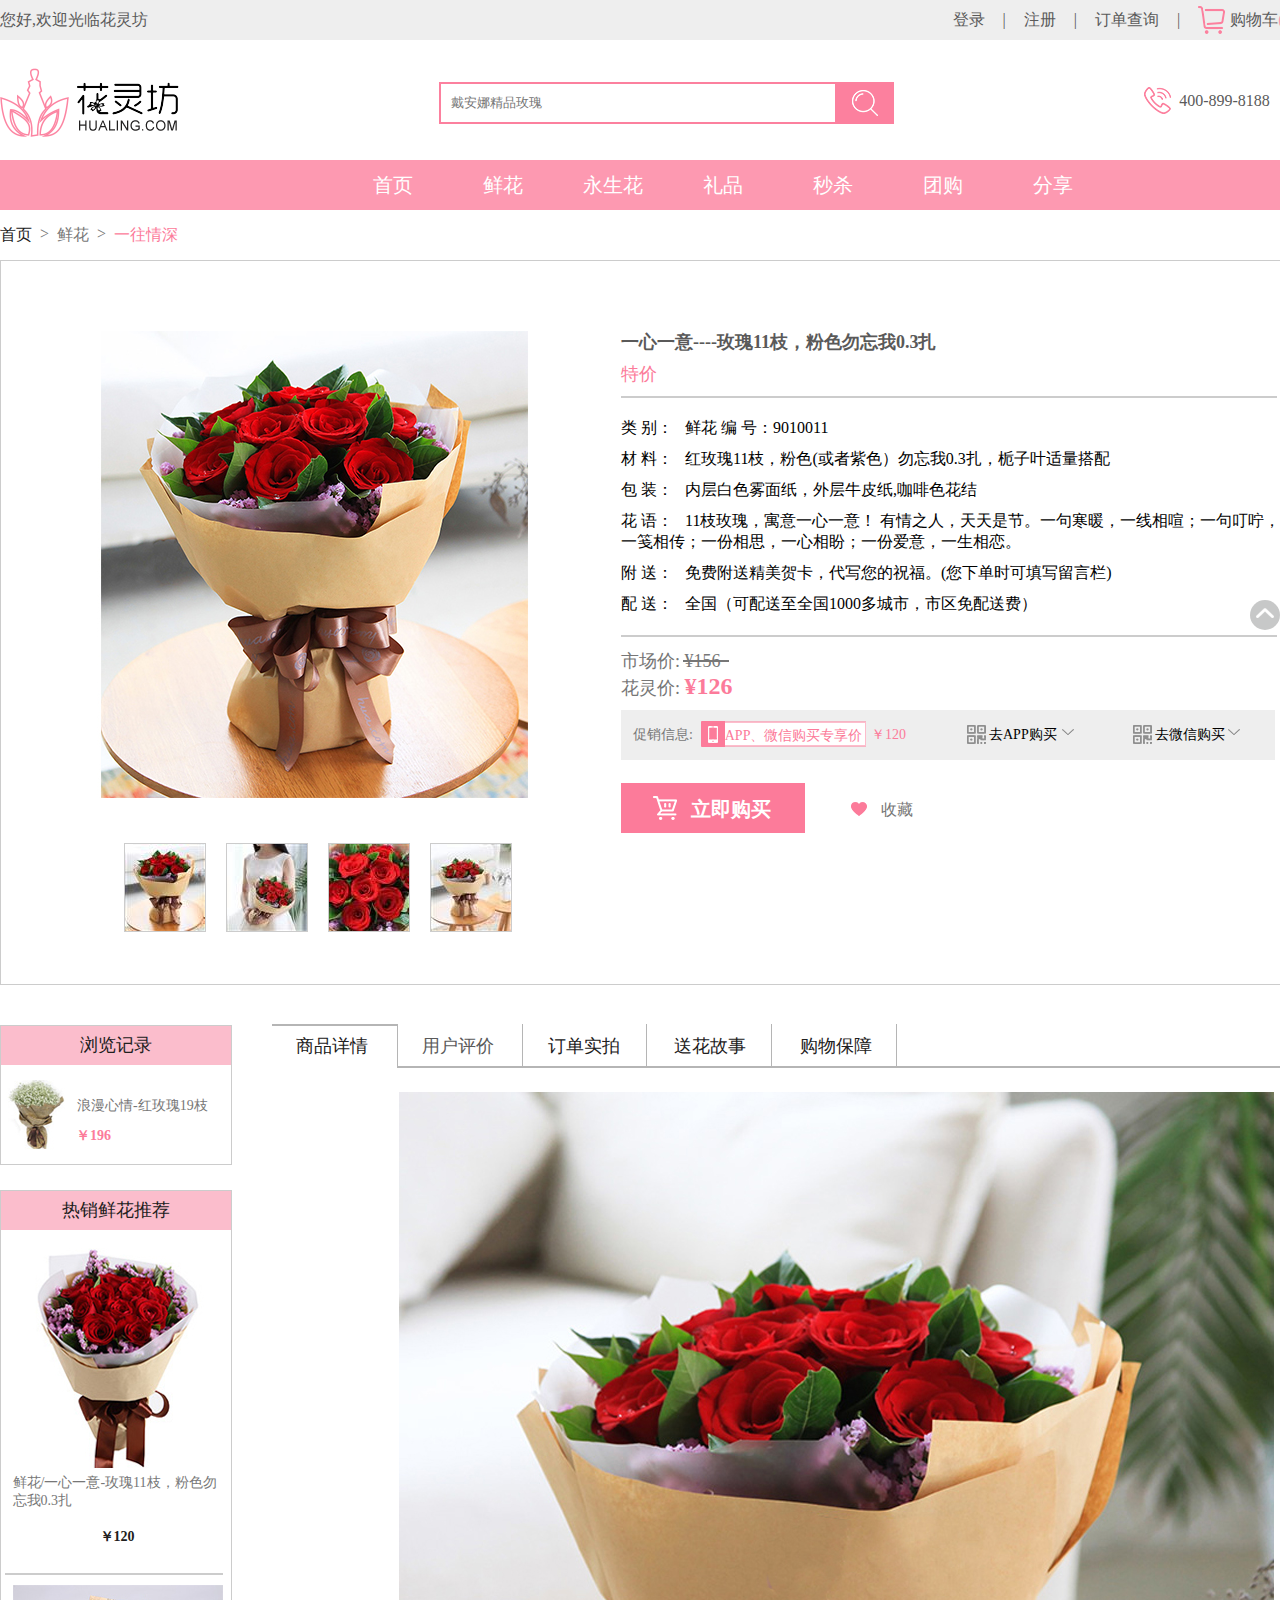
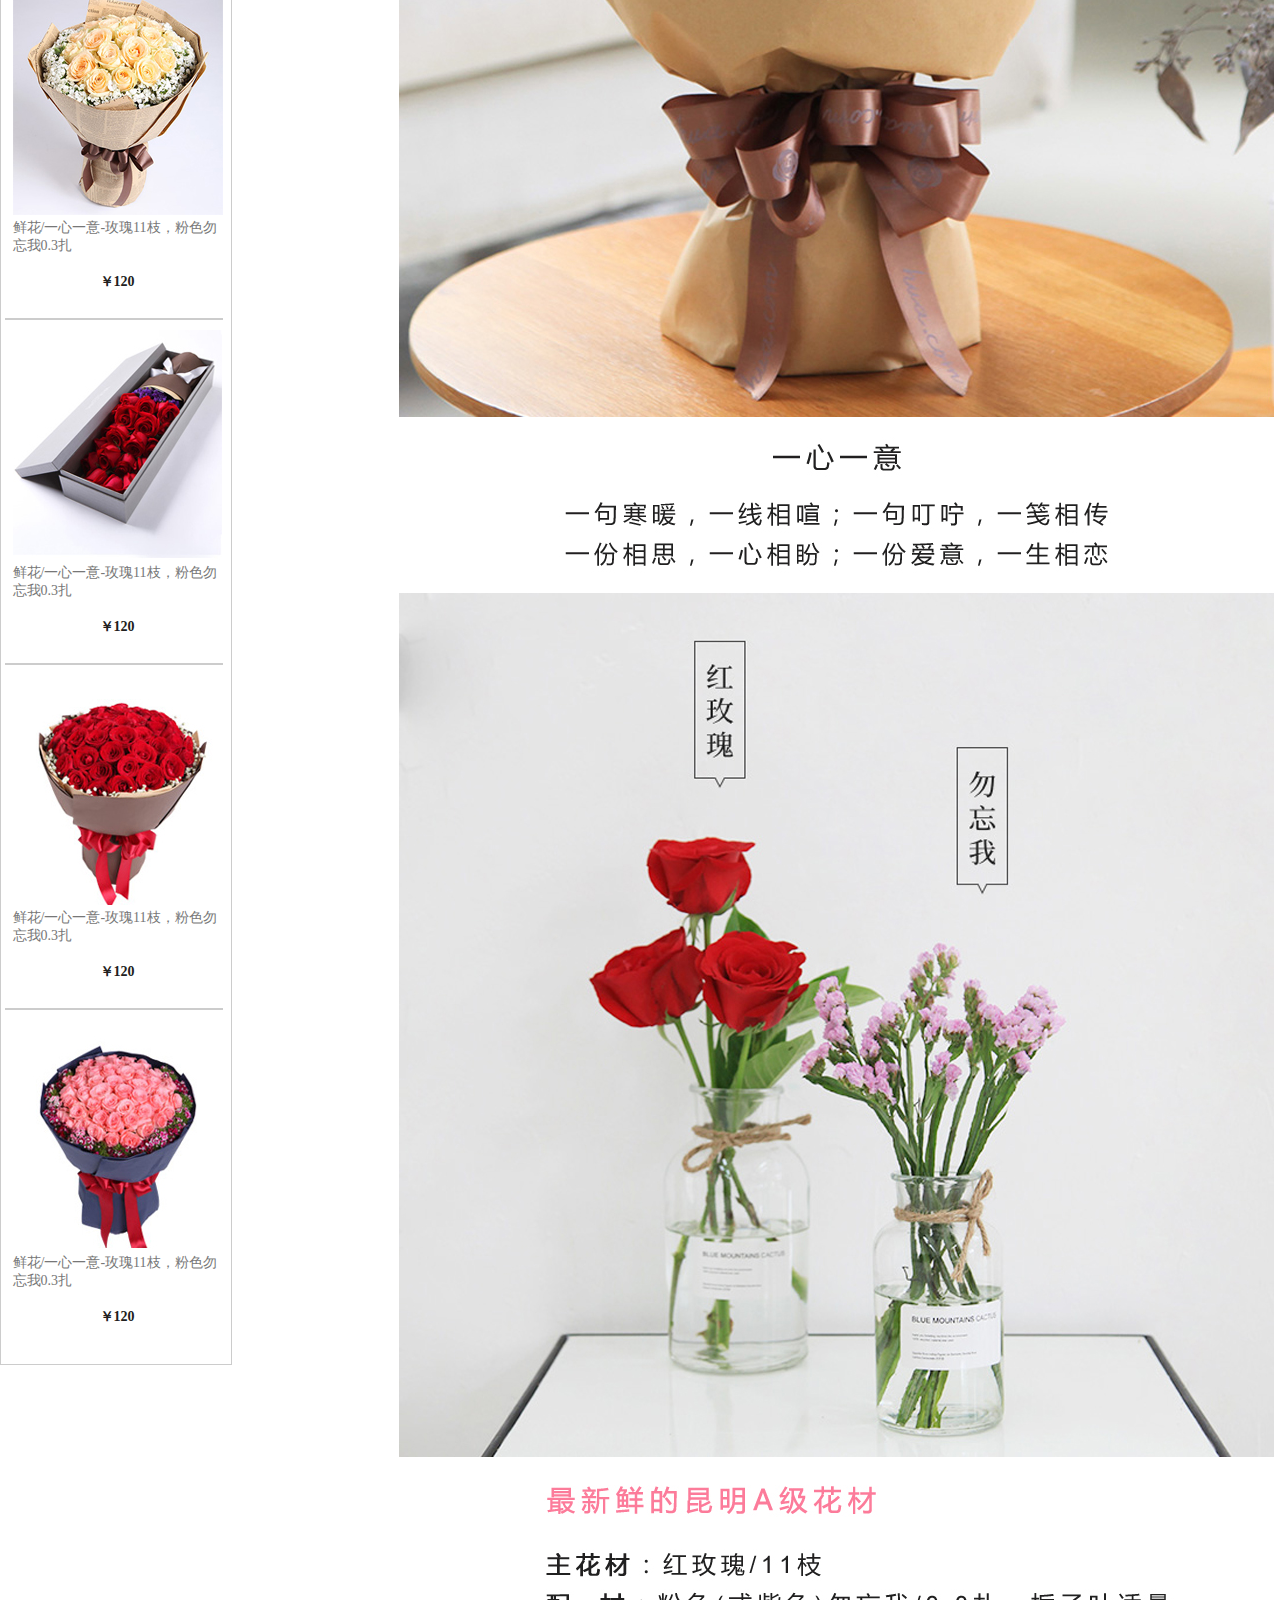
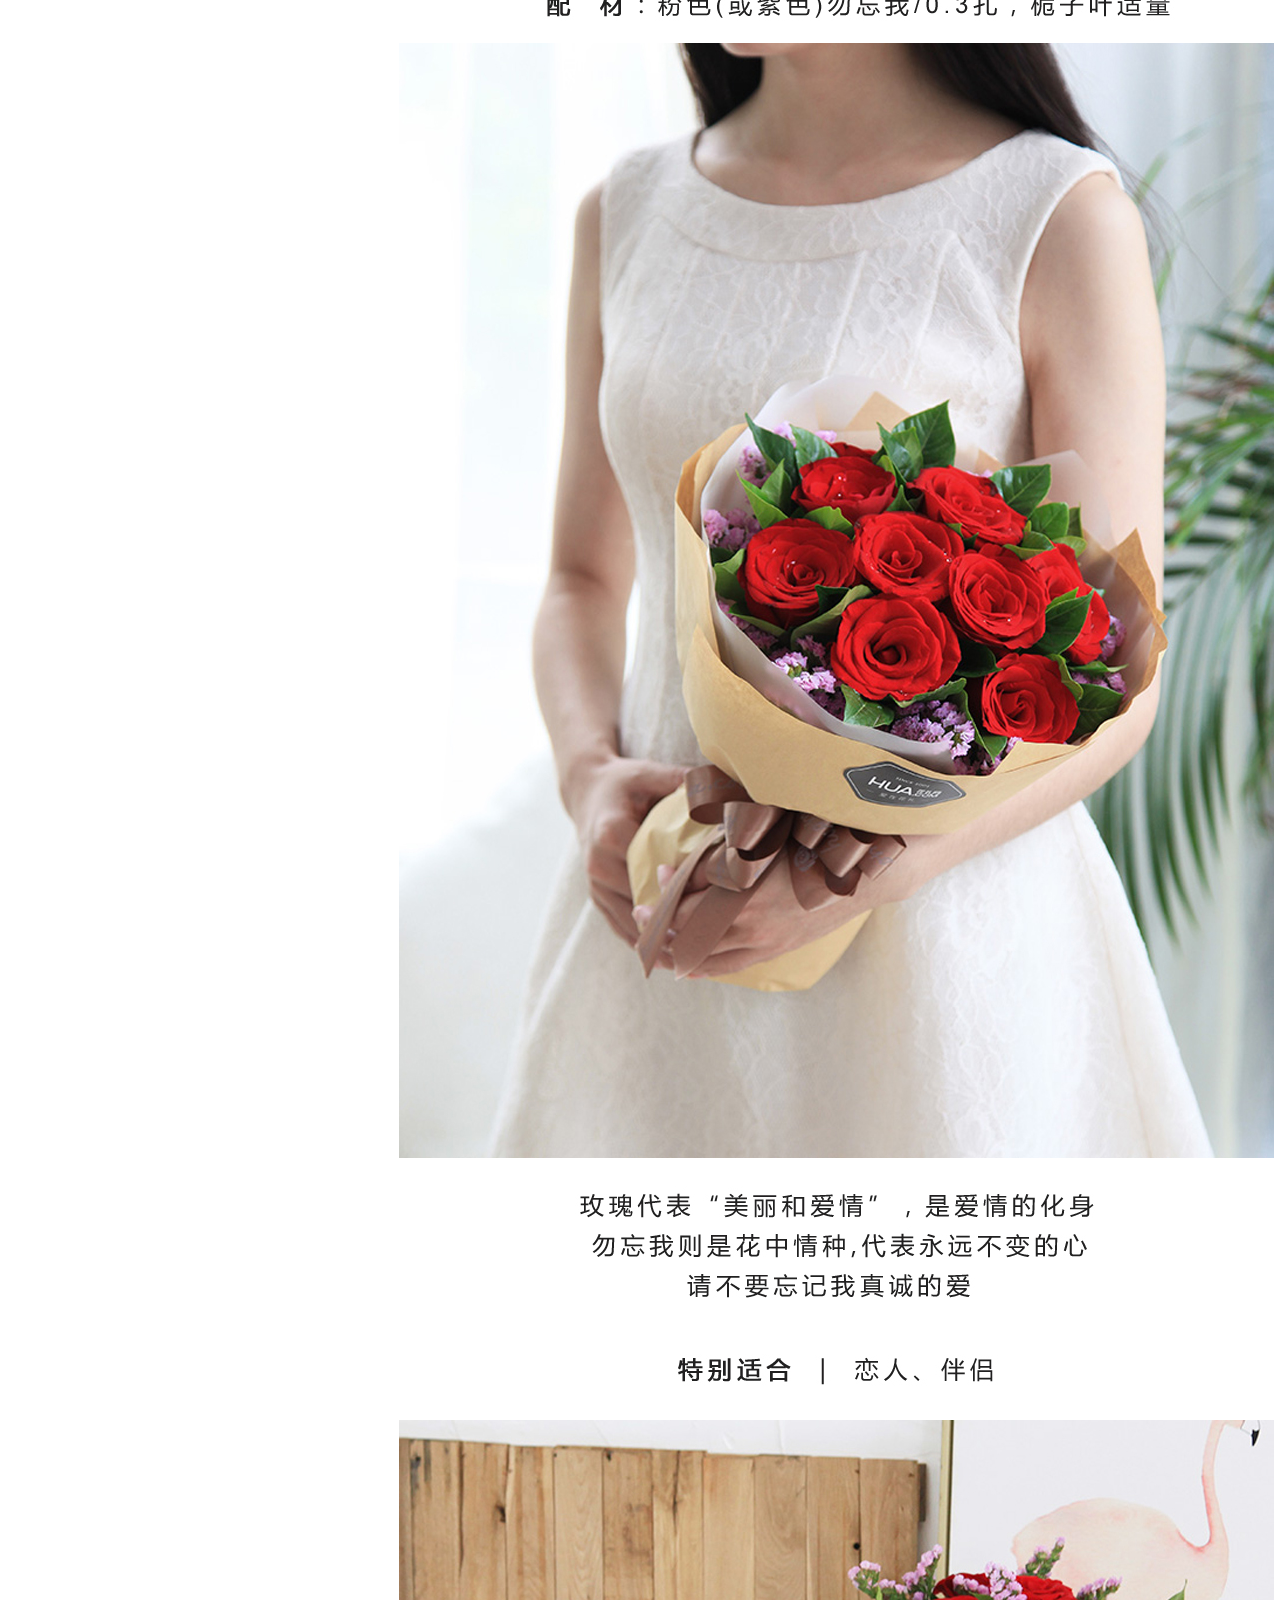
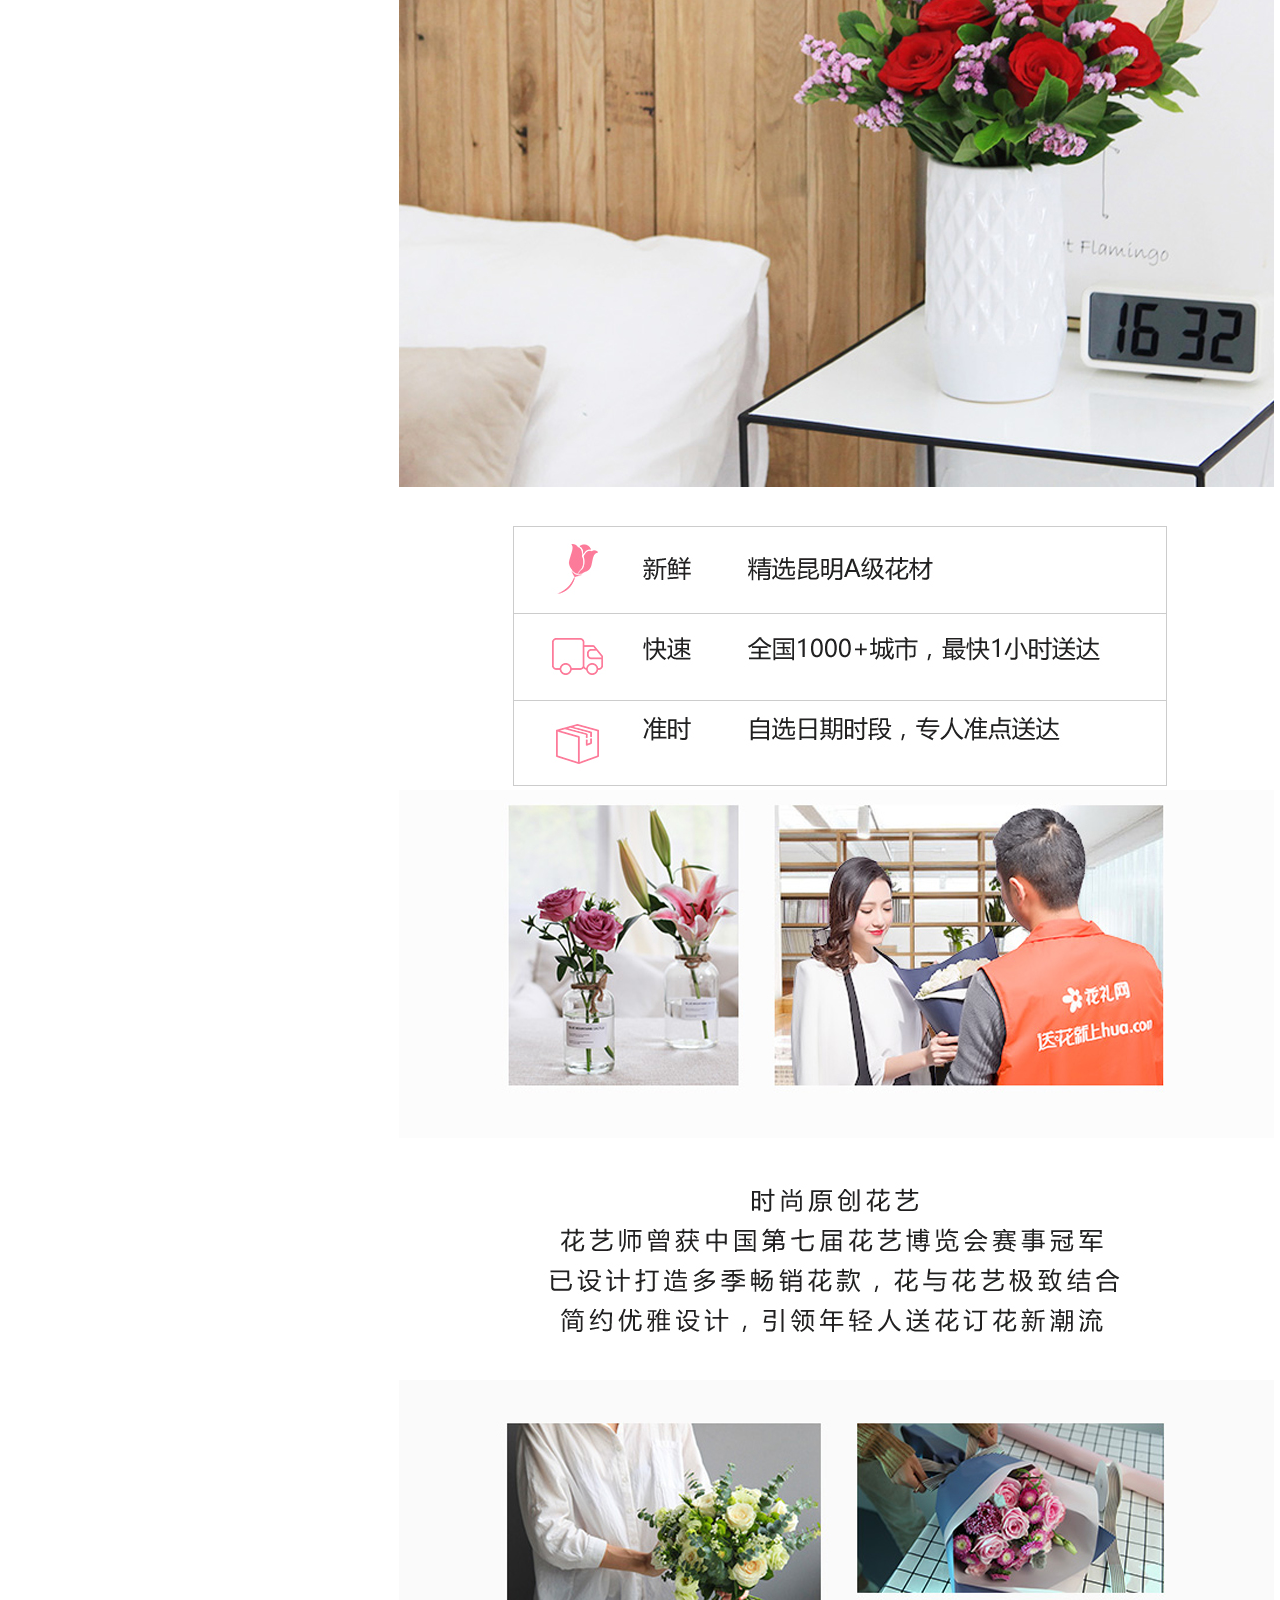
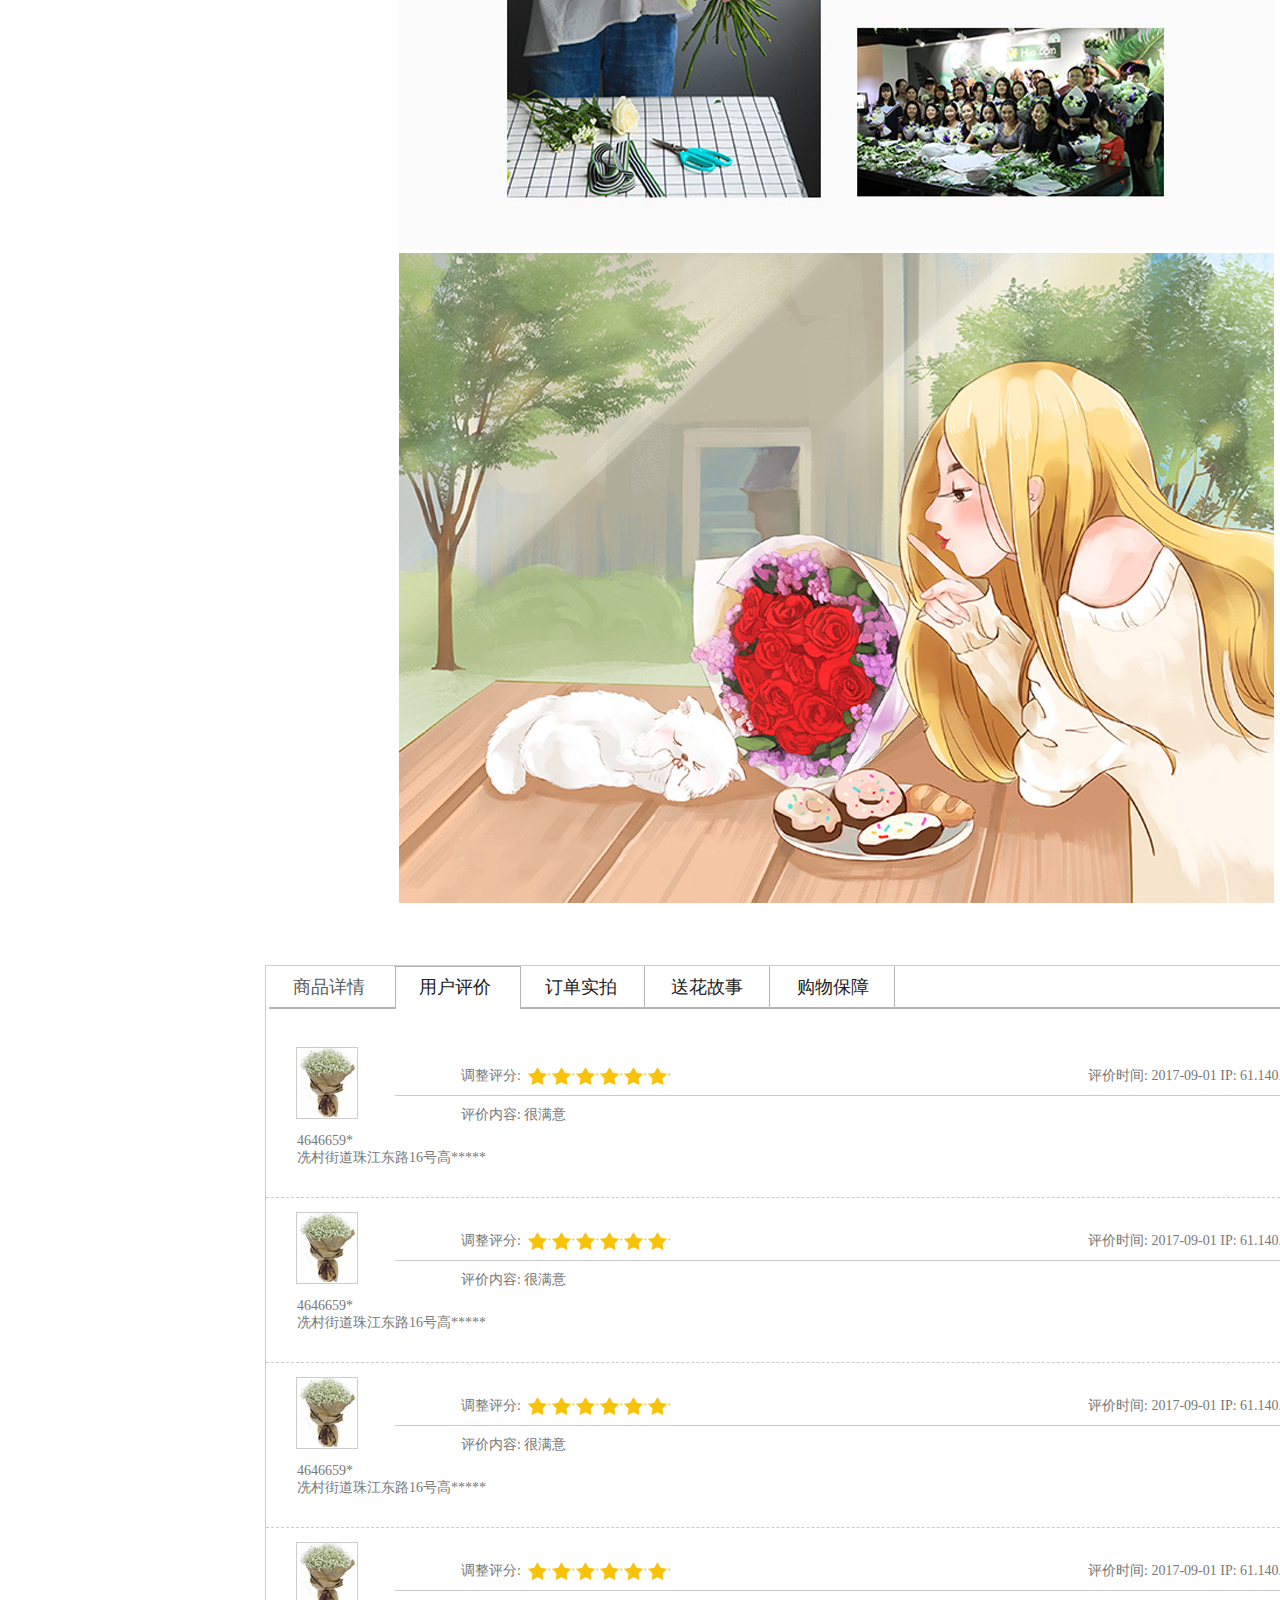
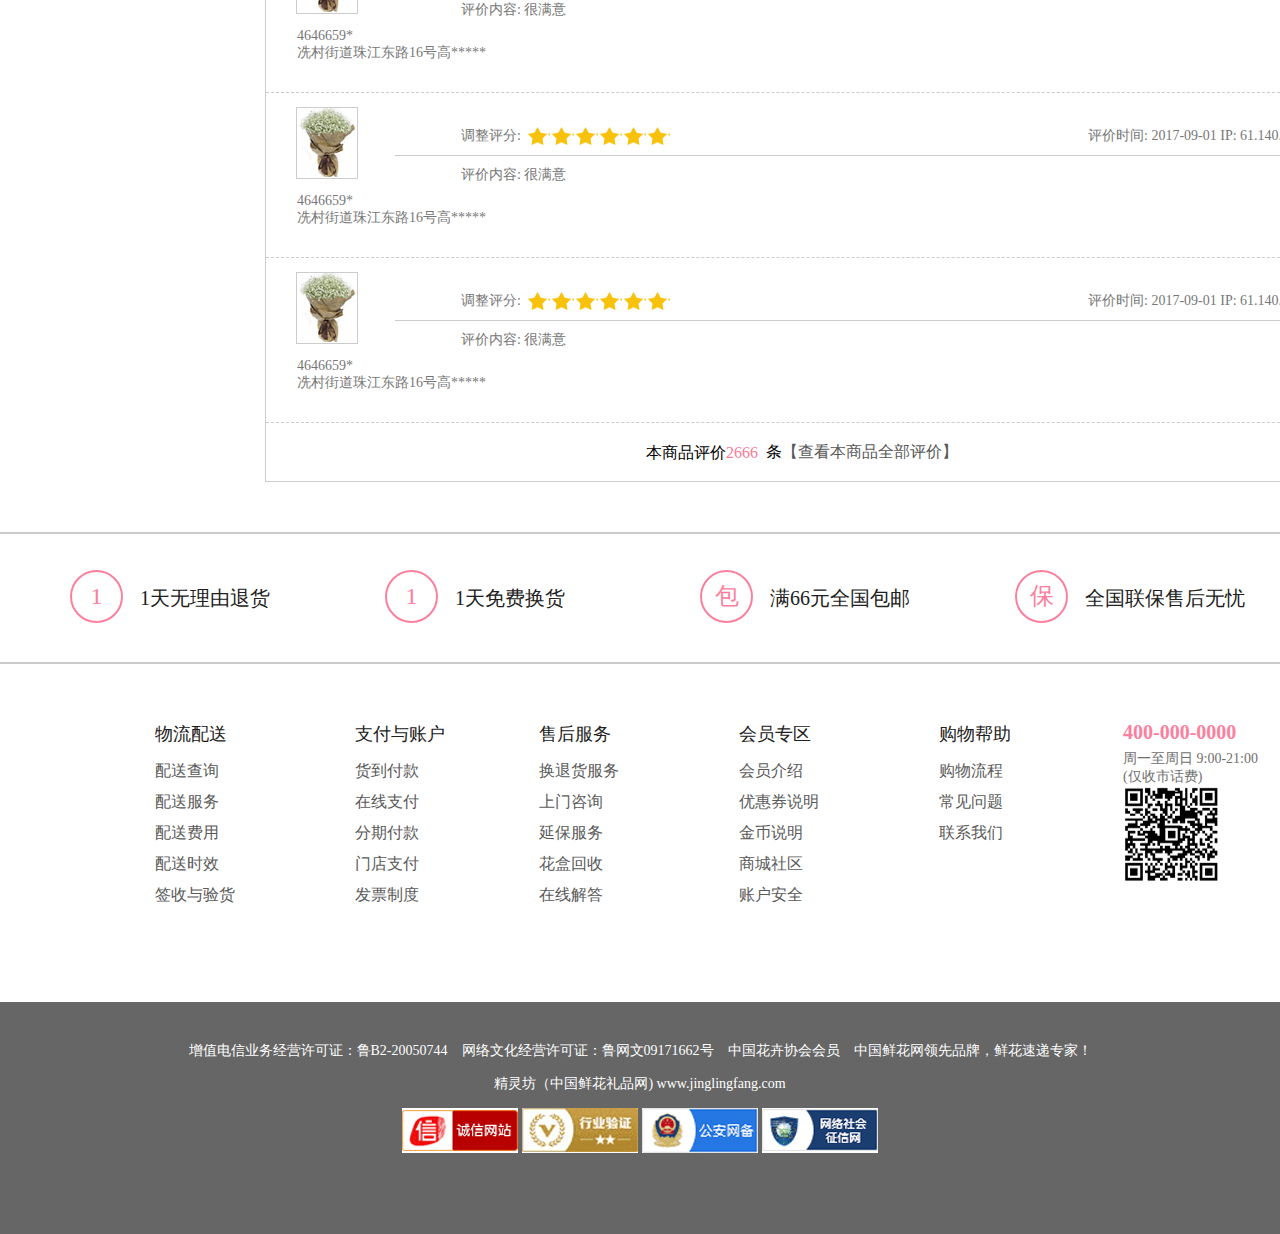
==== commit 6c2e8722: "将整个网页更新" ====
--- a/detail-page.html
+++ b/detail-page.html
@@ -4,7 +4,7 @@
     <meta charset="UTF-8">
     <meta name="viewport" content="width=device-width, initial-scale=1.0">
     <meta http-equiv="X-UA-Compatible" content="ie=edge">
-    <title>Title</title>
+    <title>详情页|花灵坊鲜花网</title>
     <link rel="stylesheet" href="css/detail-page.css">
     <link rel="stylesheet" href="css/util.css">
     <script src="js/jquery-3.2.1.min.js"></script>
@@ -59,11 +59,11 @@
 
                     </li>
                     <li>
-                        <div class="bar-a"><a href="javascript:void(0)">永生花</a></div>
-
-                    </li>
-                    <li>
-                        <div class="bar-a"><a href="javascript:void(0)">礼品</a></div>
+                        <div class="bar-a"><a href="flower-preservation.html">永生花</a></div>
+
+                    </li>
+                    <li>
+                        <div class="bar-a"><a href="gift.html">礼品</a></div>
 
                     </li>
                     <li>
@@ -116,7 +116,7 @@
                     <li>类 别：&nbsp;&nbsp;&nbsp;鲜花 编 号：9010011</li>
                     <li>材 料：&nbsp;&nbsp;&nbsp;红玫瑰11枝，粉色(或者紫色）勿忘我0.3扎，栀子叶适量搭配</li>
                     <li>包 装：&nbsp;&nbsp;&nbsp;内层白色雾面纸，外层牛皮纸,咖啡色花结</li>
-                    <li>花 语：&nbsp;&nbsp;&nbsp;11枝玫瑰，寓意一心一意！ 有情之人，天天是节。一句寒暖，一线相喧；一句叮咛，一笺相<br/>传；一份相思，一心相盼；一份爱意，一生相恋。</li>
+                    <li>花 语：&nbsp;&nbsp;&nbsp;11枝玫瑰，寓意一心一意！ 有情之人，天天是节。一句寒暖，一线相喧；一句叮咛，<br/>一笺相传；一份相思，一心相盼；一份爱意，一生相恋。</li>
                     <li>附 送：&nbsp;&nbsp;&nbsp;免费附送精美贺卡，代写您的祝福。(您下单时可填写留言栏)</li>
                     <li>配 送：&nbsp;&nbsp;&nbsp;全国（可配送至全国1000多城市，市区免配送费）</li>
                 </ul>
@@ -385,13 +385,15 @@
             <p id="service-p">周一至周日 9:00-21:00<br/><span>(仅收市话费)</span></p>
             <img src="resource/images/index/bottom/Qr-code.jpg" alt="">
         </div>
-        <div id="bottom">
+        <div id="bottom"align="center">
             <p id="bottom-p">增值电信业务经营许可证：鲁B2-20050744&nbsp;&nbsp;&nbsp;&nbsp;网络文化经营许可证：鲁网文09171662号&nbsp;&nbsp;&nbsp;&nbsp;中国花卉协会会员&nbsp;&nbsp;&nbsp;&nbsp;中国鲜花网领先品牌，鲜花速递专家！<br/><span>精灵坊（中国鲜花礼品网)&nbsp;www.jinglingfang.com</span></p>
             <img class="b-1" src="resource/images/index/bottom/1.jpg" alt="">
             <img class="b-2" src="resource/images/index/bottom/2.jpg" alt="">
             <img class="b-3" src="resource/images/index/bottom/3.jpg" alt="">
             <img class="b-4" src="resource/images/index/bottom/4.jpg" alt="">
         </div>
+        <a href="#top"><div id="return"><img src="resource/images/top.png" alt=""></div></a>
+
 
 
 
--- a/css/detail-page.css
+++ b/css/detail-page.css
@@ -145,7 +145,7 @@
     height: 467px;
     overflow: hidden;
     margin-top: 70px;
-    margin-left: 130px;
+    margin-left: 80px;
 }
 
 .pic li {
@@ -153,7 +153,7 @@
 }
 
 .pager {
-    margin-left: 161px;
+    margin-left: 113px;
     margin-top: 45px;
 }
 
@@ -170,7 +170,7 @@
     border: solid 1px #cccccc;
 }
 #instruction {
-    margin-left: 670px;
+    margin-left: 620px;
 }
 
 #instruction .title {
@@ -324,6 +324,9 @@
     height: 50px;
     background-color: #fc7b9a;
     margin-top: -170px;
+}
+#buy:hover{
+    background-color: #fe6a8d;
 }
 
 #buy img {
@@ -556,10 +559,10 @@
 }
 #statement p{
     font-size: 24px;
-    color: #6a6ab9;
+    color:  #fc809e;
     width: 49px;
     height: 49px;
-    border: solid 2px #6a6ab9;
+    border: solid 2px  #fc809e;
     text-align: center;
     line-height: 49px;
     border-radius: 50%;
@@ -590,7 +593,7 @@
 }
 #service>span{
     font-size: 20px;
-    color: #5659c1;
+    color:#fc809e;
     font-weight: 600;
     position: relative;
     top: 59px;
@@ -600,31 +603,28 @@
     color: #717070;
     margin-top: 65px;
 }
-#bottom{
+#bottom {
     height: 232px;
-    background-color:#666666;
+    background-color: #666666;
     width: 100%;
     position: absolute;
     left: 0;
     right: 0;
     margin-top: 60px;
 }
-#bottom-p{
+
+#bottom-p {
     font-size: 14px;
     color: white;
-    margin-left: 500px;
     margin-top: 40px;
 }
-#bottom-p span{
-    margin-left: 300px;
+
+#bottom-p span {
     position: relative;
     top: 15px;
 }
 
-#bottom .b-1{
-    margin-left: 684px;
+#bottom .b-1 {
     margin-top: 30px;
 }
-#bottom .b-2,.b-3,.b-4{
-    margin-left: 20px;
-}+
--- a/css/util.css
+++ b/css/util.css
@@ -12,6 +12,7 @@
     /* 使页面自动居中 */
     margin: 0 auto;
 }
+
 .pink-text {
     color: #fd99b1;
 }
@@ -45,4 +46,23 @@
     color: #fc809e;
     text-decoration: none;
     text-decoration-color: #fc809e;
+}
+
+/*这个是设置banner宽度的玩意*/
+.b-background{
+    width: 1920px;
+    height: 535px;
+    overflow: hidden;
+}
+#return{
+    position: fixed;
+    top: 600px;
+    right: 0px;
+    width: 30px;
+    height: 30px;
+    background-color:  #babbbb;
+    text-align: center;
+    line-height: 26px;
+    border-radius: 100%;
+    opacity: .8;
 }